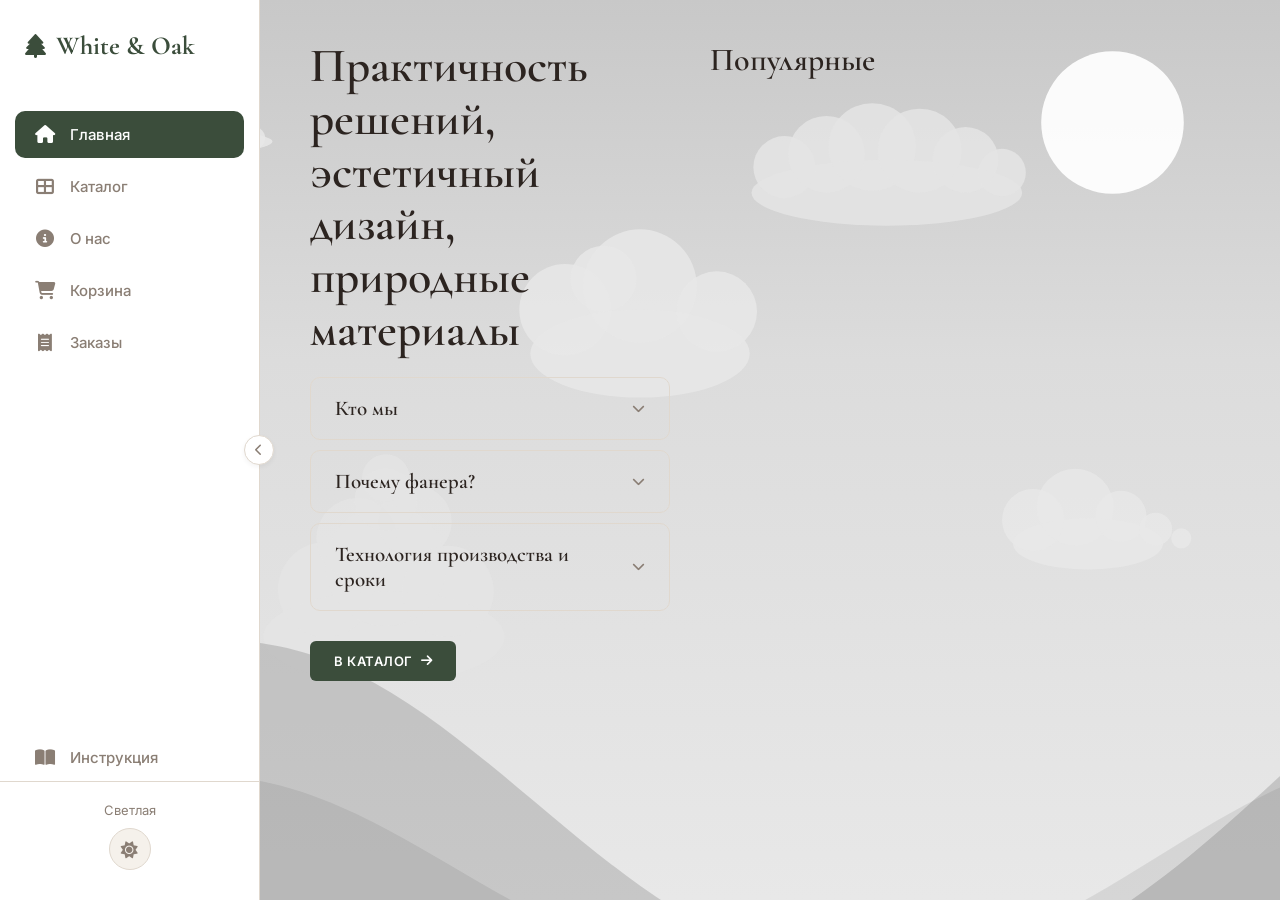
==== index.html @ 924b7d51 "Orders: remove status display; add QR thumbnail + share button - Remove knownStatus display from My " ====
<!DOCTYPE html>
<html lang="ru">
<head>
    <meta charset="UTF-8">
    <meta name="viewport" content="width=device-width, initial-scale=1.0">
    <title>White & Oak — Мебель ручной работы</title>
    <link rel="preconnect" href="https://fonts.googleapis.com">
    <link rel="preconnect" href="https://fonts.gstatic.com" crossorigin>
    <link href="https://fonts.googleapis.com/css2?family=Cormorant+Garamond:wght@400;600;700&family=Inter:wght@300;400;500;600&display=swap" rel="stylesheet">
    <link rel="stylesheet" href="https://cdnjs.cloudflare.com/ajax/libs/font-awesome/6.4.0/css/all.min.css">
    <link rel="manifest" href="manifest.json">
    <meta name="theme-color" content="#3B4D3B">
    <meta name="apple-mobile-web-app-capable" content="yes">
    <meta name="apple-mobile-web-app-status-bar-style" content="black-translucent">
    <meta name="apple-mobile-web-app-title" content="White &amp; Oak">
    <link rel="apple-touch-icon" href="icons/icon.svg">

    <!-- Применяем тему до рендера — без вспышки светлой темы при обновлении -->
    <script>if(localStorage.getItem('theme')==='dark')document.documentElement.setAttribute('data-theme','dark')</script>
    <style>
        /* === ТЕМЫ === */
        :root {
            --bg-primary: #F5F1EB; --bg-secondary: #FFFFFF; --bg-sidebar: #fff;
            --text-main: #2C2420; --text-muted: #8A7E74; --border-color: #e0d8ce;
            --shadow: 0 4px 15px rgba(0,0,0,0.05); --shadow-hover: 0 8px 25px rgba(0,0,0,0.08);
            --accent-green: #3B4D3B; --accent-green-hover: #2f3d2f; --accent-terra: #C4724D;
            --input-bg: #fff; --sidebar-width: 260px; --sidebar-collapsed: 70px; --theme-speed: 0.4s;
        }
        /* Тёмная тема — применяется сразу через html[data-theme], без ожидания JS */
        html[data-theme="dark"] {
            --bg-primary: #121212; --bg-secondary: #1e1e1e; --bg-sidebar: #181818;
            --text-main: #e0e0e0; --text-muted: #a0a0a0; --border-color: #333333;
            --shadow: 0 4px 15px rgba(0,0,0,0.2); --shadow-hover: 0 8px 25px rgba(0,0,0,0.4);
            --accent-green: #66bb6a; --accent-green-hover: #81c784; --accent-terra: #ff8a65; --input-bg: #2c2c2c;
        }
        /* Оставляем body.dark-theme как синоним для совместимости с JS */
        body.dark-theme {
            --bg-primary: #121212; --bg-secondary: #1e1e1e; --bg-sidebar: #181818;
            --text-main: #e0e0e0; --text-muted: #a0a0a0; --border-color: #333333;
            --shadow: 0 4px 15px rgba(0,0,0,0.2); --shadow-hover: 0 8px 25px rgba(0,0,0,0.4);
            --accent-green: #66bb6a; --accent-green-hover: #81c784; --accent-terra: #ff8a65; --input-bg: #2c2c2c;
        }

        * { margin: 0; padding: 0; box-sizing: border-box; }
        body { font-family: 'Inter', sans-serif; background-color: var(--bg-primary); color: var(--text-main); height: 100vh; overflow: hidden; display: flex; transition: background-color var(--theme-speed) ease, color var(--theme-speed) ease; }
        h1, h2, h3, h4 { font-family: 'Cormorant Garamond', serif; font-weight: 600; color: var(--text-main); transition: color var(--theme-speed) ease; }
        a { text-decoration: none; color: inherit; }

        /* === САЙДБАР === */
        .sidebar { width: var(--sidebar-width); height: 100vh; background-color: var(--bg-sidebar); border-right: 1px solid var(--border-color); display: flex; flex-direction: column; padding: 30px 0; transition: width 0.3s cubic-bezier(0.4, 0, 0.2, 1), background-color var(--theme-speed) ease, border-color var(--theme-speed) ease; flex-shrink: 0; position: relative; overflow: visible; z-index: 100; }
        .sidebar-inner { overflow: hidden; flex: 1; display: flex; flex-direction: column; min-height: 0; }
        .sidebar.collapsed { width: var(--sidebar-collapsed); }
        .sidebar.collapsed .logo-text, .sidebar.collapsed .nav-text { opacity: 0; width: 0; margin: 0; }
        .sidebar.collapsed .theme-toggle span { opacity: 0; width: 0; overflow: hidden; }
        .theme-toggle { cursor: pointer; }
        .theme-toggle:hover .theme-icon-btn { color: var(--text-main); }
        .logo { display: flex; align-items: center; padding: 0 25px; margin-bottom: 50px; white-space: nowrap; overflow: hidden; }
        .logo i { font-size: 24px; color: var(--accent-green); margin-right: 10px; transition: margin 0.3s, color var(--theme-speed) ease; }
        .sidebar.collapsed .logo { justify-content: center; padding: 0; }
        .sidebar.collapsed .logo i { margin-right: 0; }
        .logo-text { font-family: 'Cormorant Garamond', serif; font-size: 26px; font-weight: 700; color: var(--accent-green); transition: opacity 0.2s, width 0.2s, color var(--theme-speed) ease; }
        .nav-menu { flex: 1; display: flex; flex-direction: column; gap: 5px; padding: 0 15px; }
        .sidebar.collapsed .nav-menu { padding: 0 8px; }
        .nav-link { display: flex; align-items: center; gap: 15px; padding: 14px 20px; border-radius: 10px; font-size: 15px; font-weight: 500; color: var(--text-muted); cursor: pointer; transition: all 0.2s ease; position: relative; white-space: nowrap; overflow: hidden; background-color: transparent; }
        .sidebar.collapsed .nav-link { justify-content: center; padding: 14px 0; gap: 0; }
        .nav-link i { width: 20px; text-align: center; font-size: 18px; flex-shrink: 0; }
        .nav-text { transition: opacity 0.2s, width 0.2s; }
        .nav-link:hover { background-color: var(--bg-primary); color: var(--text-main); }
        .nav-link.active { background-color: var(--accent-green); color: #fff; }
        /* === ИКОНКИ СВЯЗИ === */
        #contactLinks { display: contents; }
        .contact-divider { height: 1px; background: var(--border-color); margin: 6px 15px; transition: background-color var(--theme-speed) ease; }
        .sidebar.collapsed .contact-divider { margin: 6px 8px; }
        .contact-link { display: flex; align-items: center; gap: 15px; padding: 11px 20px; border-radius: 10px; font-size: 14px; font-weight: 500; color: var(--text-muted); cursor: pointer; transition: all 0.2s ease; position: relative; white-space: nowrap; overflow: hidden; background-color: transparent; text-decoration: none; }
        .sidebar.collapsed .contact-link { justify-content: center; padding: 11px 0; gap: 0; }
        .contact-link i, .contact-link .ci-max { width: 20px; text-align: center; font-size: 18px; flex-shrink: 0; }
        .contact-link:hover { background-color: var(--bg-primary); color: var(--text-main); }
        .ci-max { display: inline-flex; align-items: center; justify-content: center; font-weight: 700; font-size: 13px; font-family: sans-serif; line-height: 1; }
        .cart-badge { position: absolute; right: 15px; top: 50%; transform: translateY(-50%); background: var(--accent-terra); color: #fff; font-size: 10px; font-weight: 700; padding: 2px 7px; border-radius: 10px; }
        .theme-toggle-wrapper { padding: 0 25px; margin-top: auto; border-top: 1px solid var(--border-color); padding-top: 20px; transition: padding 0.3s, border-color var(--theme-speed) ease; }
        .sidebar.collapsed .theme-toggle-wrapper { padding: 20px 10px 0; }
        .theme-toggle { display: flex; flex-direction: column; align-items: center; gap: 10px; }
        .theme-toggle span { font-size: 13px; color: var(--text-muted); transition: opacity 0.2s, width 0.2s, color var(--theme-speed) ease; white-space: nowrap; }
        .toggle-switch { width: 50px; height: 26px; background: var(--border-color); border-radius: 13px; position: relative; cursor: pointer; flex-shrink: 0; transition: background-color var(--theme-speed) ease; }
        .toggle-switch.active { background: var(--accent-green); }
        .toggle-switch::after { content: ''; position: absolute; top: 3px; left: 3px; width: 20px; height: 20px; background: #fff; border-radius: 50%; transition: transform 0.3s cubic-bezier(0.4, 0, 0.2, 1); box-shadow: 0 2px 4px rgba(0,0,0,0.2); }
        .toggle-switch.active::after { transform: translateX(24px); }
        .toggle-sidebar-btn { position: absolute; top: 50%; right: -15px; transform: translateY(-50%); width: 30px; height: 30px; background-color: var(--bg-secondary); border: 1px solid var(--border-color); border-radius: 50%; display: flex; align-items: center; justify-content: center; cursor: pointer; z-index: 110; box-shadow: 0 2px 5px rgba(0,0,0,0.05); transition: background-color var(--theme-speed) ease, border-color var(--theme-speed) ease, color 0.2s; color: var(--text-muted); font-size: 12px; }
        .toggle-sidebar-btn:hover { color: var(--text-main); }
        .toggle-sidebar-btn i { transition: transform 0.3s cubic-bezier(0.4, 0, 0.2, 1); }
        .sidebar.collapsed .toggle-sidebar-btn i { transform: rotate(180deg); }
        /* === ПЕРЕКЛЮЧАТЕЛЬ ТЕМЫ — ИКОНКА === */
        .theme-icon-btn {
            width: 42px; height: 42px; border-radius: 50%;
            background: var(--bg-primary); border: 1px solid var(--border-color);
            display: flex; align-items: center; justify-content: center;
            cursor: pointer; flex-shrink: 0; font-size: 17px; color: var(--text-muted);
            transition: color 0.3s ease, background-color var(--theme-speed) ease, border-color var(--theme-speed) ease;
        }
        .theme-icon-btn:hover { color: var(--text-main); }
        .theme-icon-el { display: inline-block; }
        .theme-icon-btn.icon-spin .theme-icon-el { animation: themeIconPop 0.45s ease; }
        @keyframes themeIconPop {
            0%   { transform: scale(1);   opacity: 1; }
            40%  { transform: scale(0);   opacity: 0; }
            60%  { transform: scale(0);   opacity: 0; }
            100% { transform: scale(1);   opacity: 1; }
        }

        /* === ОСНОВНОЙ КОНТЕНТ === */
        .main-content { flex: 1; height: 100vh; position: relative; overflow: hidden; z-index: 2; }
        .page { position: absolute; top: 0; left: 0; width: 100%; height: 100%; padding: 40px 50px; overflow-y: auto; overscroll-behavior-y: none; opacity: 0; visibility: hidden; transform: translateY(10px); transition: opacity 0.3s ease, transform 0.3s ease, visibility 0.3s; }
        .page.active { opacity: 1; visibility: visible; transform: translateY(0); }
        .page::-webkit-scrollbar { width: 6px; }
        .page::-webkit-scrollbar-track { background: transparent; }
        .page::-webkit-scrollbar-thumb { background: var(--border-color); border-radius: 3px; transition: background-color var(--theme-speed) ease; }
        
        .btn { display: inline-flex; align-items: center; justify-content: center; gap: 8px; padding: 12px 24px; font-family: 'Inter', sans-serif; font-size: 13px; font-weight: 600; text-transform: uppercase; letter-spacing: 0.5px; border: none; cursor: pointer; border-radius: 6px; transition: all 0.2s ease; }
        .btn-primary { background-color: var(--accent-green); color: #fff; transition: all 0.2s ease, background-color var(--theme-speed) ease; }
        .btn-primary:hover { background-color: var(--accent-green-hover); transform: translateY(-2px); box-shadow: 0 4px 12px rgba(59, 77, 59, 0.2); }
        .btn-cart { background-color: var(--accent-green); color: #fff; height: 46px; padding: 0 18px; font-size: 13px; transition: all 0.2s ease, background-color var(--theme-speed) ease; }
        .btn-cart:hover { background-color: var(--accent-green-hover); }
        .product-btn-cart { width: 100%; height: 46px; padding: 0 20px; font-size: 14px; }
        .product-btn-3d { width: 100%; height: 46px; padding: 0 20px; font-size: 13px; background-color: var(--accent-terra); }
        .cart-summary .btn-primary { width: 100%; }
        .section-title { font-size: 32px; margin-bottom: 30px; }
        .price-block { display: flex; flex-direction: column; align-items: flex-end; align-self: flex-end; flex-shrink: 0; }
        .price-current { font-size: 20px; font-weight: 600; color: var(--accent-green); line-height: 1.2; transition: color var(--theme-speed) ease; }
        .price-old { font-size: 13px; text-decoration: line-through; color: var(--text-muted); font-weight: 400; line-height: 1.4; transition: color var(--theme-speed) ease; }

        .pop-card, .cat-card { background-color: var(--bg-secondary); border-radius: 10px; overflow: hidden; box-shadow: var(--shadow); cursor: pointer; display: flex; flex-direction: column; transition: transform 0.3s, box-shadow 0.3s, background-color var(--theme-speed) ease; }
        .pop-card:hover, .cat-card:hover { transform: translateY(-4px); box-shadow: var(--shadow-hover); }
        .pop-card img, .cat-card img { width: 100%; height: 180px; object-fit: cover; }
        .pop-card-body, .cat-card-body { padding: 15px 20px; flex: 1; display: flex; flex-direction: column; background-color: var(--bg-secondary); transition: background-color var(--theme-speed) ease; }
        .pop-card h3, .cat-card h3 { font-size: 18px; margin-bottom: 10px; }
        .cat-card .desc { font-size: 13px; color: var(--text-muted); margin-bottom: 12px; flex: 1; transition: color var(--theme-speed) ease; }
        .cat-card-mid { display: flex; align-items: flex-start; gap: 8px; margin-bottom: 8px; }
        .cat-card-meta { display: flex; flex-direction: column; gap: 3px; }
        .cat-price-stack { display: flex; flex-direction: column; align-items: flex-end; margin-left: auto; flex-shrink: 0; }
        .cat-price-old { font-size: 13px; color: var(--text-muted); text-decoration: line-through; line-height: 1.4; transition: color var(--theme-speed) ease; }
        .cat-price-cur { font-size: 20px; font-weight: 600; color: var(--accent-green); line-height: 1.2; transition: color var(--theme-speed) ease; }
        .cat-card-footer { display: flex; align-items: center; gap: 8px; margin-top: auto; }
        .cat-card-actions { display: flex; align-items: center; gap: 4px; margin-left: auto; }
        /* Контрол корзины в карточке каталога */
        .cat-cart-ctrl { display: flex; align-items: center; gap: 4px; }
        .cat-qty-wrap { display: inline-flex; align-items: center; }
        .cat-qty-btn { width: 34px; height: 46px; border: 1px solid var(--border-color); background: transparent; color: var(--text-main); cursor: pointer; font-size: 17px; display: flex; align-items: center; justify-content: center; transition: background 0.15s, color 0.15s, border-color 0.15s; line-height: 1; }
        .cat-qty-btn:first-child { border-radius: 6px 0 0 6px; }
        .cat-qty-btn:last-child  { border-radius: 0 6px 6px 0; }
        .cat-qty-btn:hover { background: var(--accent-green); color: #fff; border-color: var(--accent-green); }
        .cat-qty-val { min-width: 30px; height: 46px; border-top: 1px solid var(--border-color); border-bottom: 1px solid var(--border-color); display: flex; align-items: center; justify-content: center; font-size: 13px; font-weight: 600; }
        .cat-goto-btn { height: 46px; padding: 0 14px; font-size: 12px; }
        .hero-home { display: flex; gap: 40px; align-items: flex-start; min-height: 70%; flex-wrap: wrap; padding-bottom: 40px; }
        .hero-text { flex: 1 1 300px; }
        .hero-text h1 { font-size: 48px; line-height: 1.1; margin-bottom: 20px; }
        .hero-text p { font-size: 15px; color: var(--text-muted); margin-bottom: 30px; line-height: 1.7; max-width: 450px; transition: color var(--theme-speed) ease; }
        .popular-section { flex: 2 1 400px; }
        .popular-grid { display: grid; grid-template-columns: repeat(auto-fill, minmax(220px, 1fr)); gap: 20px; }
        /* === АККОРДЕОН (главная) === */
        .home-accordion { margin-top: 20px; margin-bottom: 0; }
        .acc-item { border: 1px solid var(--border-color); border-radius: 10px; margin-bottom: 10px; overflow: hidden; transition: border-color var(--theme-speed) ease; }
        .acc-header { display: flex; justify-content: space-between; align-items: center; padding: 18px 24px; cursor: pointer; font-family: 'Cormorant Garamond', serif; font-size: 21px; font-weight: 600; color: var(--text-main); user-select: none; transition: background-color 0.2s ease, color var(--theme-speed) ease; gap: 12px; }
        .acc-header:hover { background: var(--bg-secondary); }
        .acc-item.open .acc-header { background: var(--bg-secondary); }
        .acc-chevron { font-size: 13px; color: var(--text-muted); flex-shrink: 0; transition: transform 0.35s ease, color var(--theme-speed) ease; }
        .acc-item.open .acc-chevron { transform: rotate(180deg); color: var(--accent-green); }
        .acc-body { max-height: 0; overflow: hidden; transition: max-height 0.45s ease; }
        .acc-body-inner { padding: 4px 24px 24px; color: var(--text-muted); font-size: 15px; line-height: 1.85; transition: color var(--theme-speed) ease; }
        .acc-body-inner p { margin-bottom: 14px; }
        .acc-body-inner p:last-child { margin-bottom: 0; }
        .acc-body-inner strong { color: var(--text-main); font-weight: 600; transition: color var(--theme-speed) ease; }
        .acc-body-inner ul { padding-left: 20px; margin-bottom: 14px; }
        .acc-body-inner li { margin-bottom: 8px; }
        .acc-item.open .acc-body { max-height: 1200px; }
        .category-filters { display: flex; gap: 10px; margin-bottom: 30px; padding-bottom: 20px; border-bottom: 1px solid var(--border-color); transition: border-color var(--theme-speed) ease; flex-wrap: wrap; }
        .cat-btn { padding: 8px 20px; border: 1px solid var(--border-color); background: var(--bg-secondary); font-family: 'Inter'; font-size: 13px; font-weight: 500; color: var(--text-muted); cursor: pointer; border-radius: 20px; transition: all 0.2s, background-color var(--theme-speed) ease, border-color var(--theme-speed) ease, color var(--theme-speed) ease; }
        .cat-btn.active { background-color: var(--text-main); color: var(--bg-primary); border-color: var(--text-main); }
        .catalog-grid { display: grid; grid-template-columns: repeat(auto-fill, minmax(min(300px, 100%), 1fr)); gap: 25px; padding-bottom: 40px; }
        .about-layout { display: flex; flex-direction: column; gap: 30px; max-width: 720px; margin: 0 auto; padding-bottom: 40px; }
        .about-img { width: 100%; height: 400px; object-fit: cover; border-radius: 12px; box-shadow: var(--shadow); transition: box-shadow var(--theme-speed) ease; }
        .about-text p { color: var(--text-muted); line-height: 1.8; margin-bottom: 20px; font-size: 15px; transition: color var(--theme-speed) ease; }

        /* Корзина */
        .cart-layout { max-width: 900px; margin: 0 auto; }
        .cart-item { display: flex; flex-wrap: wrap; gap: 20px; align-items: center; background: var(--bg-secondary); padding: 20px; border-radius: 12px; margin-bottom: 15px; box-shadow: var(--shadow); transition: background-color var(--theme-speed) ease; }
        .cart-item img { width: 90px; height: 90px; object-fit: cover; border-radius: 8px; cursor: pointer; flex-shrink: 0;}
        .cart-item-info { flex: 1 1 200px; min-width: 150px; }
        .cart-item-info h3 { font-size: 18px; margin-bottom: 5px; }
        .cart-item-color { font-size: 13px; color: var(--accent-green); font-weight: 500; display: block; margin-bottom: 5px; }
        .cart-item-info .item-price { color: var(--text-muted); font-size: 14px; transition: color var(--theme-speed) ease; }
        .qty-control { display: flex; align-items: center; gap: 15px; }
        .qty-btn { width: 32px; height: 32px; border-radius: 50%; border: 1px solid var(--border-color); background: transparent; color: var(--text-main); font-size: 16px; cursor: pointer; display: flex; align-items: center; justify-content: center; transition: 0.2s, border-color var(--theme-speed) ease, color var(--theme-speed) ease; }
        .qty-btn:hover { background: var(--bg-primary); }
        .qty-value { font-size: 18px; font-weight: 600; min-width: 20px; text-align: center; }
        .cart-item-total { flex: 1 1 150px; display: flex; flex-direction: column; align-items: flex-end; flex-shrink: 0; }
        .cart-item-total .new-total { font-size: 20px; font-weight: 600; color: var(--accent-green); line-height: 1.2; transition: color var(--theme-speed) ease; }
        .cart-item-total .old-total { font-size: 13px; color: var(--text-muted); text-decoration: line-through; line-height: 1.4; transition: color var(--theme-speed) ease; }
        .remove-btn { background: none; border: none; color: var(--text-muted); cursor: pointer; font-size: 18px; transition: color 0.2s; }
        .remove-btn:hover { color: #ff4d4f; }
        .cart-summary { position: sticky; bottom: 0; margin-top: 20px; padding: 14px 0 max(28px, env(safe-area-inset-bottom)); background: transparent; display: flex; flex-direction: column; gap: 8px; z-index: 10; }
        .total-amount { font-family: 'Cormorant Garamond', serif; font-size: 32px; font-weight: 700; }
        .empty-cart { text-align: center; padding: 80px 0; color: var(--text-muted); font-size: 18px; transition: color var(--theme-speed) ease; }

        /* Детали товара */
        .product-layout { display: grid; grid-template-columns: 1fr 1fr; gap: 50px; height: auto; min-height: 80%; align-items: start; padding-top: 20px;}
        .product-gallery { display: flex; flex-direction: column; gap: 15px; }
        .product-img { width: 100%; height: 60vh; object-fit: cover; border-radius: 12px; box-shadow: var(--shadow); cursor: zoom-in; transition: box-shadow var(--theme-speed) ease; }
        .product-thumbnails { display: flex; gap: 10px; overflow-x: auto; padding-bottom: 5px; }
        .thumb { width: 80px; height: 80px; object-fit: cover; border-radius: 8px; cursor: pointer; border: 2px solid transparent; opacity: 0.7; transition: all 0.2s; }
        .thumb:hover { opacity: 1; }
        .thumb.active { border-color: var(--accent-green); opacity: 1; }
        .product-info h1 { font-size: 38px; margin-bottom: 20px; }
        .product-price-wrapper { display: flex; flex-direction: column; align-items: flex-end; margin-bottom: 25px; padding-right: 16px; }
        .product-price-wrapper .price-tag { font-size: 20px; color: var(--accent-green); font-weight: 600; font-family: 'Inter', sans-serif; transition: color var(--theme-speed) ease;}
        .product-price-wrapper .old-price { text-decoration: line-through; color: var(--text-muted); font-size: 13px; font-family: 'Inter', sans-serif; transition: color var(--theme-speed) ease;}
        .product-desc { color: var(--text-muted); line-height: 1.8; margin-bottom: 35px; font-size: 15px; border-left: 3px solid var(--border-color); padding-left: 20px; transition: color var(--theme-speed) ease, border-color var(--theme-speed) ease;}
        
        .color-selector { margin-bottom: 35px; }
        .color-selector label { display: block; font-size: 11px; text-transform: uppercase; letter-spacing: 1px; color: var(--text-muted); margin-bottom: 12px; transition: color var(--theme-speed) ease;}
        .color-variants { display: flex; flex-wrap: wrap; gap: 14px; }
        .cv-item { display: flex; flex-direction: column; align-items: center; gap: 5px; cursor: pointer; }
        .cv-item img { width: 54px; height: 54px; border-radius: 50%; object-fit: cover; border: 2px solid transparent; transition: border-color 0.2s, transform 0.15s; }
        .cv-item img:hover { transform: scale(1.07); }
        .cv-item img.active-cv { border-color: var(--accent-terra); }
        .cv-name { font-size: 10px; color: var(--text-muted); text-align: center; max-width: 62px; line-height: 1.3; }

        .specs-grid { display: grid; grid-template-columns: 1fr 1fr; gap: 20px; margin-bottom: 40px; }
        .spec-item label { display: block; font-size: 11px; text-transform: uppercase; letter-spacing: 1px; color: var(--text-muted); margin-bottom: 5px; transition: color var(--theme-speed) ease;}
        .spec-item span { font-size: 15px; font-weight: 500; }

        /* Обёртка главного фото с кнопкой 3D */
        .product-img-wrap { position: relative; }
        .gallery-3d-btn {
            position: absolute; bottom: 12px; right: 12px;
            width: 46px; height: 46px; border-radius: 50%;
            background: rgba(196,114,77,0.88); color: #fff; border: none;
            display: flex; align-items: center; justify-content: center;
            font-size: 18px; cursor: pointer; z-index: 5;
            backdrop-filter: blur(4px);
            transition: background 0.2s, transform 0.15s;
        }
        .gallery-3d-btn:hover { background: var(--accent-terra); transform: scale(1.1); }

        /* Кнопка «В корзину» — sticky на всех экранах */
        .product-cta {
            position: sticky; bottom: 0;
            background: transparent;
            padding: 14px 0 max(28px, env(safe-area-inset-bottom));
            z-index: 10;
        }
        @media (max-width: 900px) {
            .product-cta {
                padding: 14px 0 max(48px, env(safe-area-inset-bottom));
            }
        }

        /* Форма заказа */
        #page-order { padding-bottom: 0; }
        .order-wrapper { max-width: 600px; margin: 0 auto; background: var(--bg-secondary); padding: 50px; border-radius: 12px; box-shadow: var(--shadow); transition: background-color var(--theme-speed) ease; }
        /* Список миниатюр товаров в форме заказа */
        .order-items-preview { display: flex; flex-direction: column; gap: 8px; margin-bottom: 24px; }
        .order-item-card { display: flex; align-items: center; gap: 12px; background: var(--bg-primary); border-radius: 8px; padding: 10px 12px; transition: background-color var(--theme-speed) ease; }
        .order-item-card img { width: 56px; height: 56px; object-fit: cover; border-radius: 6px; flex-shrink: 0; }
        .oic-info { flex: 1; min-width: 0; }
        .oic-name { font-size: 14px; font-weight: 500; white-space: nowrap; overflow: hidden; text-overflow: ellipsis; }
        .oic-color { font-size: 11px; color: var(--text-muted); margin-top: 2px; transition: color var(--theme-speed) ease; }
        .oic-price-col { display: flex; flex-direction: column; align-items: flex-end; flex-shrink: 0; }
        .oic-qty { font-size: 13px; color: var(--text-muted); margin-left: 6px; flex-shrink: 0; transition: color var(--theme-speed) ease; }
        .order-summary-text { font-size: 14px; color: var(--text-muted); margin-bottom: 8px; text-align: right; transition: color var(--theme-speed) ease; }
        .form-group { margin-bottom: 20px; }
        .form-group label { display: block; font-size: 12px; text-transform: uppercase; letter-spacing: 1px; color: var(--text-muted); margin-bottom: 8px; transition: color var(--theme-speed) ease; }
        .form-group input, .form-group select { width: 100%; padding: 14px; border: 1px solid var(--border-color); border-radius: 6px; font-family: 'Inter'; font-size: 15px; outline: none; background: var(--input-bg); color: var(--text-main); transition: border-color 0.2s, background-color var(--theme-speed) ease, color var(--theme-speed) ease;}
        .form-group input:focus, .form-group select:focus { border-color: var(--accent-green); }
        .form-group.has-error input, .form-group.has-error textarea { border-color: #e53935 !important; }
        .form-error { font-size: 12px; color: #e53935; margin-top: 5px; min-height: 16px; transition: opacity 0.2s; }
        .delivery-options { display: flex; gap: 20px; margin-top: 5px; }
        .radio-label { display: flex; align-items: center; gap: 8px; font-size: 14px; color: var(--text-main); cursor: pointer; font-weight: 400; text-transform: none; letter-spacing: 0; transition: color var(--theme-speed) ease;}
        .radio-label input { width: auto; margin: 0; }
        .success-box { display: none; text-align: center; padding: 40px 0; }
        .success-box i { font-size: 60px; color: var(--accent-green); margin-bottom: 20px; transition: color var(--theme-speed) ease; }
        .qr-box { display: none; text-align: center; padding: 40px 0; }
        .qr-box h2 { margin-bottom: 8px; }
        .qr-box p { color: var(--text-muted); margin-bottom: 24px; }
        #qrCodeCanvas { display: inline-block; padding: 16px; background: #fff; border-radius: 12px; box-shadow: var(--shadow); margin-bottom: 24px; }
        .btn-outline-primary { background: transparent; border: 2px solid var(--accent-green); color: var(--accent-green); transition: all 0.2s ease; }
        .btn-outline-primary:hover { background: var(--accent-green); color: #fff; transform: translateY(-2px); }

        /* === МОДАЛЬНОЕ ОКНО ДЛЯ КАРТИНОК === */
        .image-modal { position: fixed; top: 0; left: 0; width: 100vw; height: 100vh; background-color: rgba(0, 0, 0, 0.92); z-index: 9999; display: none; align-items: center; justify-content: center; flex-direction: column; }
        .image-modal.active { display: flex; }
        .image-modal img { max-width: 90vw; max-height: 85vh; object-fit: contain; border-radius: 8px; box-shadow: 0 10px 30px rgba(0,0,0,0.5); }
        .modal-nav { position: absolute; top: 50%; transform: translateY(-50%); background: rgba(255, 255, 255, 0.1); border: none; color: white; font-size: 40px; width: 60px; height: 60px; border-radius: 50%; cursor: pointer; display: flex; align-items: center; justify-content: center; transition: background 0.2s; }
        .modal-nav:hover { background: rgba(255, 255, 255, 0.3); }
        .modal-prev { left: 20px; }
        .modal-next { right: 20px; }
        .modal-close { position: absolute; top: 20px; right: 30px; background: none; border: none; color: white; font-size: 40px; cursor: pointer; }

        /* === САЙДБАР: ОВЕРЛЕЙ ДЛЯ ЗАКРЫТИЯ ПО ТАПУ === */
        .sidebar-overlay {
            display: none;
            position: fixed;
            inset: 0;
            background: rgba(0,0,0,0.35);
            z-index: 99;
        }
        .sidebar-overlay.active { display: block; }

        /* === PTR — PULL-TO-REFRESH ИНДИКАТОР === */
        #ptrIndicator {
            position: fixed;
            top: -64px;
            left: 50%;
            transform: translateX(-50%);
            width: 44px;
            height: 44px;
            background: var(--bg-secondary);
            border: 1px solid var(--border-color);
            border-radius: 50%;
            display: flex;
            align-items: center;
            justify-content: center;
            z-index: 9999;
            box-shadow: 0 2px 8px rgba(0,0,0,0.12);
            transition: top 0.15s ease, box-shadow 0.15s ease;
            pointer-events: none;
        }
        #ptrIndicator i {
            font-size: 18px;
            color: var(--accent-green);
            transition: transform 0.3s ease;
        }
        #ptrIndicator.pulling { top: 12px; }
        #ptrIndicator.ready i { transform: rotate(180deg); }
        #ptrIndicator.spinning i {
            animation: ptrSpin 0.6s linear infinite;
        }
        @keyframes ptrSpin {
            from { transform: rotate(0deg); }
            to   { transform: rotate(360deg); }
        }

        /* === МОБИЛЬНАЯ АДАПТАЦИЯ === */

        /* Плавные отступы для order-wrapper и cart-item через clamp */
        .order-wrapper { padding: clamp(20px, 5vw, 50px); }
        .order-cta-inner { padding-left: clamp(18px, 5vw, 50px); padding-right: clamp(18px, 5vw, 50px); }
        .cart-item { padding: clamp(14px, 3vw, 20px); }

        /* Уменьшение сайдбара пропорционально ширине экрана */
        @media (max-width: 640px) {
            :root { --sidebar-width: 200px; --sidebar-collapsed: 56px; }
        }
        @media (max-width: 400px) {
            :root { --sidebar-width: 175px; --sidebar-collapsed: 50px; }
        }

        @media (max-width: 900px) {
            /* Детали товара: двухколоночный → одноколоночный */
            .product-layout {
                grid-template-columns: 1fr;
                gap: clamp(16px, 3vw, 40px);
                padding-top: 10px;
            }
            /* Изображение товара: треть высоты экрана */
            .product-img {
                height: clamp(200px, 33vh, 50vh);
                object-fit: contain;
                background: var(--bg-secondary);
                border-radius: 12px;
            }
            .product-info h1 { font-size: clamp(20px, 4.5vw, 34px); margin-bottom: 14px; }
            .product-price-wrapper .price-tag { font-size: 20px; }
            .product-desc { margin-bottom: clamp(16px, 3vw, 35px); }
            .color-selector { margin-bottom: clamp(16px, 3vw, 35px); }
            .specs-grid { gap: clamp(10px, 2.5vw, 20px); margin-bottom: clamp(20px, 4vw, 40px); }
        }

        @media (max-width: 600px) {
            /* Детали товара: характеристики в одну колонку */
            .specs-grid { grid-template-columns: 1fr; }

            /* Форма заказа: мобильный safe-area */
            .order-cta { padding-bottom: max(28px, env(safe-area-inset-bottom)); }
            .delivery-options { flex-direction: column; gap: 10px; }

            /* Корзина: миниатюра без обрезки */
            .cart-item {
                flex-wrap: wrap;
                align-items: flex-start;
            }
            .cart-item img {
                width: clamp(64px, 16vw, 90px);
                height: clamp(64px, 16vw, 90px);
                object-fit: contain;
                background: var(--bg-body);
                flex-shrink: 0;
            }
            .cart-item-total {
                flex-basis: 100%;
                justify-content: flex-start;
            }
            .cart-summary {
                flex-direction: column;
                gap: clamp(10px, 2vw, 20px);
                text-align: center;
            }
            .total-amount { font-size: clamp(22px, 5vw, 32px); }
        }

        /* Sticky «Подтвердить заказ» (форма) */
        .order-cta {
            position: sticky; bottom: 0;
            background: transparent;
            padding: 14px 0 max(28px, env(safe-area-inset-bottom));
            z-index: 10;
        }
        .order-cta-inner { max-width: 600px; margin: 0 auto; }
        .order-cta button { margin-top: 0 !important; }
        .order-cta #offlineMsg { margin-bottom: 10px; }

        /* === ИСТОРИЯ ЗАКАЗОВ === */
        .order-history-card { background: var(--bg-secondary); border-radius: 12px; margin-bottom: 16px; box-shadow: var(--shadow); overflow: hidden; transition: background-color var(--theme-speed) ease; }
        .order-history-header { padding: 16px 20px; cursor: pointer; display: flex; align-items: flex-start; gap: 12px; user-select: none; }
        .order-history-meta { flex: 1; min-width: 0; }
        .order-history-id { font-size: 15px; font-weight: 600; }
        .order-history-date { font-size: 12px; color: var(--text-muted); margin-top: 3px; transition: color var(--theme-speed) ease; }
        .order-history-preview { font-size: 13px; color: var(--text-muted); margin-top: 6px; white-space: nowrap; overflow: hidden; text-overflow: ellipsis; transition: color var(--theme-speed) ease; }
        .order-history-right { display: flex; flex-direction: column; align-items: flex-end; gap: 6px; flex-shrink: 0; }
        .order-history-total { font-size: 17px; font-weight: 600; color: var(--accent-green); transition: color var(--theme-speed) ease; }
        .oh-status { font-size: 11px; color: var(--text-muted); transition: color var(--theme-speed) ease; }
        .order-history-chevron { color: var(--text-muted); font-size: 13px; transition: transform 0.2s, color var(--theme-speed) ease; }
        .order-history-card.oh-expanded .order-history-chevron { transform: rotate(180deg); }
        .order-history-body { display: none; padding: 0 16px 16px; border-top: 1px solid var(--border-color); transition: border-color var(--theme-speed) ease; }
        .order-history-card.oh-expanded .order-history-body { display: block; }
        .oh-grid { display: grid; grid-template-columns: repeat(auto-fill, minmax(min(200px,100%), 1fr)); gap: 14px; padding-top: 14px; }
        .oh-card { background: var(--bg-primary); border-radius: 10px; overflow: hidden; transition: background-color var(--theme-speed) ease; }
        .oh-card img { width: 100%; height: 130px; object-fit: cover; }
        .oh-card-body { padding: 10px 14px 12px; }
        .oh-card-name { font-size: 14px; font-weight: 600; margin-bottom: 3px; }
        .oh-card-color { font-size: 11px; color: var(--text-muted); margin-bottom: 6px; transition: color var(--theme-speed) ease; }
        .oh-card-footer { display: flex; align-items: center; gap: 8px; }
        .oh-qty { font-size: 12px; color: var(--text-muted); flex: 1; transition: color var(--theme-speed) ease; }
        .oh-price-col { display: flex; flex-direction: column; align-items: flex-end; }

        /* === SKELETON === */
        @keyframes shimmer {
            0%   { background-position: 200% 0; }
            100% { background-position: -200% 0; }
        }
        .skeleton-card { background: var(--bg-secondary); border-radius: 10px; overflow: hidden; box-shadow: var(--shadow); }
        .skeleton-img, .skeleton-line {
            background: linear-gradient(90deg, var(--border-color) 25%, var(--bg-primary) 50%, var(--border-color) 75%);
            background-size: 200% 100%;
            animation: shimmer 1.5s ease-in-out infinite;
        }
        .skeleton-img  { width: 100%; height: 180px; display: block; }
        .skeleton-body { padding: 15px 20px; display: flex; flex-direction: column; gap: 10px; }
        .skeleton-line { height: 13px; border-radius: 4px; }
        .skeleton-line.w60 { width: 60%; }
        .skeleton-line.w40 { width: 40%; }

        /* === КАТАЛОГ: иконки-фильтры (мобильные) === */
        .catalog-filter-bar {
            display: none;
            gap: 6px; margin-bottom: 10px;
            background: var(--bg-secondary); border: 1px solid var(--border-color);
            border-radius: 12px; padding: 6px;
            transition: background-color var(--theme-speed) ease, border-color var(--theme-speed) ease;
        }
        @media (max-width: 900px) {
            .page { padding: 24px 18px; }
            .catalog-filter-bar {
                position: sticky; top: 0; z-index: 20;
                border-radius: 0;
                margin-left: -18px; margin-right: -18px; padding: 6px 18px;
                border-top: none; border-left: none; border-right: none;
                border-bottom: 1px solid var(--border-color);
                box-shadow: 0 2px 8px rgba(0,0,0,0.07);
            }
        }
        .fib {
            flex: 1; display: flex; flex-direction: column; align-items: center; gap: 3px;
            padding: 9px 6px; background: none; border: none; border-radius: 8px;
            cursor: pointer; color: var(--text-muted); font-size: 11px;
            font-family: 'Inter'; font-weight: 500;
            transition: background 0.2s, color 0.2s;
            position: relative;
        }
        .fib i { font-size: 17px; }
        .fib:hover  { background: var(--bg-primary); color: var(--text-main); }
        .fib.active { background: var(--bg-primary); color: var(--accent-green); }
        .fib .filter-dot {
            position: absolute; top: 7px; right: calc(50% - 13px);
            width: 6px; height: 6px; background: var(--accent-terra);
            border-radius: 50%; display: none;
        }
        .fib.has-value .filter-dot { display: block; }

        /* Обёртка поиска+сортировки: строка на десктопе */
        .catalog-search-sort { display: flex; gap: 12px; margin-bottom: 14px; }
        .catalog-search-sort #fp-search { flex: 0 0 280px; min-width: 200px; }

        @media (max-width: 900px) {
            .catalog-filter-bar { display: flex; }
            .catalog-search-sort { display: block; margin: 0; }

            #fp-search, #fp-sort, #fp-price, .category-filters {
                max-height: 0; overflow: hidden;
                margin-bottom: 0; padding-bottom: 0; border-bottom: none;
                transition: max-height 0.35s ease, margin-bottom 0.25s ease;
            }
            #fp-search.panel-open { max-height: 70px;  margin-bottom: 10px; }
            #fp-sort.panel-open   { max-height: 70px;  margin-bottom: 10px; }
            #fp-price.panel-open  { max-height: 80px;  margin-bottom: 10px; }
            .category-filters.panel-open {
                max-height: 200px; margin-bottom: 20px;
                padding-bottom: 20px; border-bottom: 1px solid var(--border-color);
            }
        }

        /* === КАТАЛОГ: поиск, сортировка, фильтр цены === */
        .catalog-controls { display: flex; gap: 12px; margin-bottom: 14px; flex-wrap: wrap; }
        .search-box {
            flex: 1; min-width: 200px;
            display: flex; align-items: center; gap: 10px;
            background: var(--bg-secondary); border: 1px solid var(--border-color);
            border-radius: 10px; padding: 0 14px;
            transition: border-color 0.2s, background-color var(--theme-speed) ease;
        }
        .search-box:focus-within { border-color: var(--accent-green); }
        .search-box i { color: var(--text-muted); font-size: 13px; }
        .search-box input {
            flex: 1; border: none; background: none; outline: none;
            font-family: 'Inter'; font-size: 14px; color: var(--text-main);
            padding: 12px 0;
        }
        .search-box input::placeholder { color: var(--text-muted); }
        .sort-select {
            padding: 12px 14px; border: 1px solid var(--border-color); border-radius: 10px;
            font-family: 'Inter'; font-size: 14px; background: var(--bg-secondary); color: var(--text-main);
            cursor: pointer; outline: none;
            transition: border-color 0.2s, background-color var(--theme-speed) ease, color var(--theme-speed) ease;
        }
        .sort-select:focus { border-color: var(--accent-green); }
        .price-filter {
            display: flex; align-items: center; gap: 8px; margin-bottom: 20px;
            font-size: 13px; color: var(--text-muted); flex-wrap: wrap;
        }
        .price-filter input {
            width: 90px; padding: 8px 10px;
            border: 1px solid var(--border-color); border-radius: 8px;
            font-family: 'Inter'; font-size: 13px;
            background: var(--bg-secondary); color: var(--text-main); outline: none;
            transition: border-color 0.2s, background-color var(--theme-speed) ease, color var(--theme-speed) ease;
        }
        .price-filter input:focus { border-color: var(--accent-green); }
        .price-filter input[type=number] { -moz-appearance: textfield; }
        .price-filter input[type=number]::-webkit-inner-spin-button,
        .price-filter input[type=number]::-webkit-outer-spin-button { -webkit-appearance: none; }
        .reset-price-btn {
            background: none; border: none; cursor: pointer;
            color: var(--text-muted); font-size: 18px; padding: 0 2px; line-height: 1;
            transition: color 0.2s;
        }
        .reset-price-btn:hover { color: #ff4d4f; }

        /* === ИНСТРУКЦИЯ === */
        .help-page { max-width: 680px; margin: 0 auto; padding-bottom: 40px; }
        .help-section { margin-bottom: 32px; }
        .help-section h3 { font-size: 20px; margin-bottom: 10px; display: flex; align-items: center; gap: 10px; }
        .help-section h3 i { color: var(--accent-green); font-size: 16px; transition: color var(--theme-speed) ease; }
        .help-section p, .help-section li { font-size: 14px; color: var(--text-muted); line-height: 1.75; transition: color var(--theme-speed) ease; }
        .help-section ul { padding-left: 20px; }
        .help-section ul li { margin-bottom: 5px; }

        @keyframes slideInUp {
            from { transform: translateY(30px); opacity: 0; }
            to   { transform: translateY(0);    opacity: 1; }
        }
        /* === QR В МОИ ЗАКАЗЫ === */
        .orders-qr-block { display: flex; align-items: center; gap: 16px; background: var(--bg-secondary); border: 1px solid var(--border-color); border-radius: 12px; padding: 16px 20px; margin-bottom: 24px; box-shadow: var(--shadow); transition: background-color var(--theme-speed) ease, border-color var(--theme-speed) ease; }
        .orders-qr-thumb { width: 72px; height: 72px; object-fit: contain; border-radius: 8px; background: #fff; padding: 4px; cursor: pointer; flex-shrink: 0; transition: opacity 0.2s; }
        .orders-qr-thumb:hover { opacity: 0.8; }
        .orders-qr-label { flex: 1; font-size: 14px; color: var(--text-muted); transition: color var(--theme-speed) ease; }
        .orders-qr-label strong { display: block; font-size: 15px; color: var(--text-main); margin-bottom: 3px; transition: color var(--theme-speed) ease; }
        /* Модалка полноэкранного QR */
        .qr-fullscreen-overlay { display: none; position: fixed; inset: 0; background: rgba(0,0,0,0.85); z-index: 9999; align-items: center; justify-content: center; flex-direction: column; gap: 20px; }
        .qr-fullscreen-overlay.active { display: flex; }
        .qr-fullscreen-overlay img { max-width: min(90vw, 400px); max-height: min(90vw, 400px); border-radius: 16px; background: #fff; padding: 20px; }
        .qr-fullscreen-close { background: none; border: none; color: #fff; font-size: 32px; cursor: pointer; opacity: 0.7; transition: opacity 0.2s; }
        .qr-fullscreen-close:hover { opacity: 1; }
        /* === ПАРАЛЛАКС-ФОН === */
        /* Цвета слоёв: чёрно-белые тона */
        :root {
            --p1: rgba(255,255,255,0.92); --p2: rgba(185,185,185,0.82);
            --p3: rgba(0,0,0,0.14);       --p4: rgba(0,0,0,0.27); --p5: rgba(0,0,0,0.44);
        }
        html[data-theme="dark"], body.dark-theme {
            --p1: rgba(220,220,228,0.84); --p2: rgba(155,160,175,0.70);
            --p3: rgba(210,210,210,0.28); --p4: rgba(155,155,155,0.72); --p5: rgba(75,75,75,0.92);
        }
        .parallax-bg { position: fixed; inset: 0; z-index: 1; pointer-events: none; }
        /* Небо: два слоя с плавным кроссфейдом при смене темы */
        .p-sky { position: absolute; inset: 0; transition: opacity var(--theme-speed) ease; }
        .p-sky-day   { background: linear-gradient(to bottom,
            #C8C8C8 0%, #DCDCDC 40%, #E8E8E8 100%); }
        .p-sky-night { background: linear-gradient(to bottom,
            #1a1a1a 0%, #222222 40%, #2a2a2a 100%); opacity: 0; }
        html[data-theme="dark"] .p-sky-day,   body.dark-theme .p-sky-day   { opacity: 0; }
        html[data-theme="dark"] .p-sky-night, body.dark-theme .p-sky-night { opacity: 1; }
        .p-layer { position: absolute; inset: 0; will-change: transform; }
        #pL1 { color: var(--p1); } #pL2 { color: var(--p2); }
        #pL3 { color: var(--p3); } #pL4 { color: var(--p4); } #pL5 { color: var(--p5); }
        .p-sun { display: block; } .p-moon { display: none; }
        .p-clouds { display: block; } .p-stars { display: none; }
        html[data-theme="dark"] .p-sun,    body.dark-theme .p-sun    { display: none; }
        html[data-theme="dark"] .p-moon,   body.dark-theme .p-moon   { display: block; }
        html[data-theme="dark"] .p-clouds,  body.dark-theme .p-clouds  { display: none; }
        html[data-theme="dark"] .p-clouds2, body.dark-theme .p-clouds2 { display: none; }
        html[data-theme="dark"] .p-stars,   body.dark-theme .p-stars   { display: block; }
    </style>
</head>
<body>

    <!-- Оверлей для закрытия сайдбара по тапу на мобильных -->
    <div class="sidebar-overlay" id="sidebarOverlay" onclick="closeSidebarOnOverlay()"></div>

    <!-- PTR — индикатор обновления при свайпе вниз -->
    <div id="ptrIndicator"><i class="fas fa-leaf"></i></div>

    <!-- МОДАЛЬНОЕ ОКНО -->
    <div class="image-modal" id="imageModal">
        <button class="modal-close" onclick="closeModal()"><i class="fas fa-times"></i></button>
        <button class="modal-nav modal-prev" onclick="navModal(-1)"><i class="fas fa-chevron-left"></i></button>
        <img id="modalImg" src="" alt="Просмотр">
        <button class="modal-nav modal-next" onclick="navModal(1)"><i class="fas fa-chevron-right"></i></button>
    </div>

    <aside class="sidebar" id="sidebar">
        <div class="toggle-sidebar-btn" onclick="toggleSidebarFull()"><i class="fas fa-chevron-left"></i></div>
        <div class="sidebar-inner">
            <div class="logo"><i class="fas fa-tree"></i><span class="logo-text">White & Oak</span></div>
            <nav class="nav-menu">
                <div class="nav-link active" onclick="navigateTo('home', this)"><i class="fas fa-home"></i><span class="nav-text">Главная</span></div>
                <div class="nav-link" onclick="navigateTo('catalog', this)"><i class="fas fa-th-large"></i><span class="nav-text">Каталог</span></div>
                <div class="nav-link" onclick="navigateTo('about', this)"><i class="fas fa-info-circle"></i><span class="nav-text">О нас</span></div>
                <div class="nav-link" onclick="navigateTo('cart', this)"><i class="fas fa-shopping-cart"></i><span class="nav-text">Корзина</span><div class="cart-badge" id="cartBadge" style="display:none;">0</div></div>
                <div class="nav-link" onclick="navigateTo('orders', this)"><i class="fas fa-receipt"></i><span class="nav-text">Заказы</span></div>
                <div id="contactLinks"></div>
                <div class="nav-link" onclick="navigateTo('help', this)" style="margin-top: auto;"><i class="fas fa-book-open"></i><span class="nav-text">Инструкция</span></div>
            </nav>
            <div class="theme-toggle-wrapper">
                <div class="theme-toggle" onclick="toggleTheme()">
                    <span id="sidebarThemeText">Светлая</span>
                    <div class="theme-icon-btn">
                        <i class="fas fa-sun theme-icon-el"></i>
                    </div>
                </div>
            </div>
        </div>
    </aside>
    <script>
        (function(){
            if (window.innerWidth < 900) {
                var s = document.getElementById('sidebar');
                s.style.transition = 'none';
                s.classList.add('collapsed');
                // Возвращаем transition после первого кадра
                requestAnimationFrame(function(){ requestAnimationFrame(function(){ s.style.transition = ''; }); });
            }
        })();
    </script>

    <!-- Параллакс-фон: фиксированный, за основным контентом -->
    <div id="parallaxBg" class="parallax-bg" aria-hidden="true">

        <!-- НЕБО: два слоя — плавный кроссфейд день/ночь -->
        <div class="p-sky p-sky-day"></div>
        <div class="p-sky p-sky-night"></div>

        <!-- Слой 1: Солнце (день) / Полумесяц (ночь) -->
        <div class="p-layer" id="pL1">
            <!-- Солнце — нажатие переключает тему -->
            <svg class="p-sun" viewBox="0 0 100 100" xmlns="http://www.w3.org/2000/svg"
                 onclick="toggleTheme()" role="button" aria-label="Сменить тему"
                 style="position:absolute;top:5%;right:7%;width:clamp(70px,16vw,155px);height:clamp(70px,16vw,155px);pointer-events:all;cursor:pointer">
                <circle cx="50" cy="50" r="46" fill="currentColor"/>
            </svg>
            <!-- Полумесяц — нажатие переключает тему -->
            <svg class="p-moon" viewBox="0 0 100 100" xmlns="http://www.w3.org/2000/svg"
                 onclick="toggleTheme()" role="button" aria-label="Сменить тему"
                 style="position:absolute;top:5%;right:7%;width:clamp(65px,15vw,148px);height:clamp(65px,15vw,148px);pointer-events:all;cursor:pointer">
                <defs>
                    <mask id="pmm">
                        <rect width="100" height="100" fill="white"/>
                        <circle cx="66" cy="40" r="37" fill="black"/>
                    </mask>
                </defs>
                <circle cx="46" cy="52" r="42" fill="currentColor" mask="url(#pmm)"/>
            </svg>
        </div>

        <!-- Слой 2: Облака (день) / Звёзды (ночь) -->
        <div class="p-layer" id="pL2">
            <!-- ДАЛЬНИЕ ОБЛАКА: светлее неба, темнее солнца; 3 уникальные формы -->
            <svg class="p-clouds" viewBox="0 0 1400 700" preserveAspectRatio="xMidYMid meet"
                 xmlns="http://www.w3.org/2000/svg"
                 style="position:absolute;top:0;left:0;width:100%;height:92%;color:rgba(232,232,232,0.85)">
                <!-- Облако 1: ПЕРИСТОЕ — длинное тонкое с мелкими буграми, очень высоко -->
                <g fill="currentColor">
                    <ellipse cx="190" cy="52" rx="108" ry="14"/>
                    <circle cx="110" cy="44" r="16"/><circle cx="152" cy="38" r="20"/>
                    <circle cx="198" cy="36" r="18"/><circle cx="244" cy="40" r="15"/>
                    <circle cx="278" cy="48" r="12"/>
                </g>
                <!-- Облако 2: КЛАССИЧЕСКОЕ 2× — многоярусная кучевая, средняя высота -->
                <g fill="currentColor">
                    <ellipse cx="700" cy="284" rx="120" ry="48"/>
                    <circle cx="618" cy="236" r="50"/><circle cx="700" cy="210" r="62"/>
                    <circle cx="784" cy="238" r="44"/><circle cx="660" cy="202" r="36"/>
                </g>
                <!-- Облако 3: АСИММЕТРИЧНОЕ с хвостом — больше слева, тает вправо, низко -->
                <g fill="currentColor">
                    <ellipse cx="1190" cy="492" rx="82" ry="28"/>
                    <circle cx="1130" cy="466" r="34"/><circle cx="1176" cy="452" r="42"/>
                    <circle cx="1226" cy="462" r="28"/><circle cx="1264" cy="476" r="18"/>
                    <circle cx="1292" cy="486" r="11"/>
                </g>
            </svg>
            <!-- ЗВЁЗДЫ: хаотичное расположение по всей высоте -->
            <svg class="p-stars" viewBox="0 0 1400 700" preserveAspectRatio="xMidYMid meet"
                 xmlns="http://www.w3.org/2000/svg" style="position:absolute;top:0;left:0;width:100%;height:80%">
                <g fill="currentColor">
                    <!-- Точки: рассыпаны хаотично по всей площади -->
                    <circle cx="54"  cy="42"  r="1.6"/><circle cx="183" cy="118" r="1.4"/><circle cx="267" cy="26"  r="2.0"/>
                    <circle cx="391" cy="87"  r="1.5"/><circle cx="512" cy="195" r="1.8"/><circle cx="628" cy="54"  r="2.4"/>
                    <circle cx="715" cy="148" r="1.5"/><circle cx="833" cy="22"  r="1.8"/><circle cx="947" cy="106" r="2.0"/>
                    <circle cx="1038" cy="73" r="1.4"/><circle cx="1156" cy="188" r="1.6"/><circle cx="1283" cy="45" r="2.2"/>
                    <circle cx="118" cy="226" r="1.5"/><circle cx="244" cy="312" r="1.8"/><circle cx="376" cy="178" r="1.4"/>
                    <circle cx="488" cy="278" r="2.0"/><circle cx="606" cy="390" r="1.5"/><circle cx="744" cy="244" r="1.7"/>
                    <circle cx="868" cy="336" r="1.5"/><circle cx="992" cy="198" r="1.9"/><circle cx="1108" cy="414" r="1.5"/>
                    <circle cx="1224" cy="292" r="1.8"/><circle cx="1348" cy="154" r="1.5"/><circle cx="72"  cy="468" r="1.6"/>
                    <circle cx="320" cy="482" r="1.4"/><circle cx="558" cy="510" r="2.0"/><circle cx="796" cy="448" r="1.5"/>
                    <!-- 4-лучевые звёзды — хаотично рассыпаны -->
                    <path d="M148,72  l2.8,7.2 7.2,2.8 -7.2,2.8 -2.8,7.2 -2.8,-7.2 -7.2,-2.8 7.2,-2.8 Z"/>
                    <path d="M470,162 l3.2,8.2 8.2,3.2 -8.2,3.2 -3.2,8.2 -3.2,-8.2 -8.2,-3.2 8.2,-3.2 Z"/>
                    <path d="M793,38  l2.4,6.2 6.2,2.4 -6.2,2.4 -2.4,6.2 -2.4,-6.2 -6.2,-2.4 6.2,-2.4 Z"/>
                    <path d="M1068,264 l3.0,7.8 7.8,3.0 -7.8,3.0 -3.0,7.8 -3.0,-7.8 -7.8,-3.0 7.8,-3.0 Z"/>
                    <path d="M320,360 l2.6,6.6 6.6,2.6 -6.6,2.6 -2.6,6.6 -2.6,-6.6 -6.6,-2.6 6.6,-2.6 Z"/>
                    <path d="M646,480 l2.2,5.6 5.6,2.2 -5.6,2.2 -2.2,5.6 -2.2,-5.6 -5.6,-2.2 5.6,-2.2 Z"/>
                    <path d="M1310,410 l2.8,7.0 7.0,2.8 -7.0,2.8 -2.8,7.0 -2.8,-7.0 -7.0,-2.8 7.0,-2.8 Z"/>
                </g>
            </svg>
        </div>

        <!-- Слой 2b: Ближние крупные облака (больше параллакса) -->
        <div class="p-layer" id="pL2b">
            <!-- БЛИЖНИЕ ОБЛАКА: 2 уникальные формы, темнее солнца но светлее неба -->
            <svg class="p-clouds2" viewBox="0 0 1400 700" preserveAspectRatio="xMidYMid meet"
                 xmlns="http://www.w3.org/2000/svg"
                 style="position:absolute;top:0;left:0;width:100%;height:92%;color:rgba(228,228,228,0.88)">
                <!-- Облако 4: ШИРОКОЕ ПЛОСКОЕ — много бугров в ряд, очень высоко, правее -->
                <g fill="currentColor">
                    <ellipse cx="970" cy="108" rx="148" ry="36"/>
                    <circle cx="858" cy="80"  r="34"/><circle cx="904" cy="66"  r="42"/>
                    <circle cx="954" cy="58"  r="48"/><circle cx="1006" cy="62" r="46"/>
                    <circle cx="1056" cy="72" r="36"/><circle cx="1096" cy="86" r="26"/>
                </g>
                <!-- Облако 5: БАШНЯ-КУМУЛУС 2× — вертикальная стопка, очень низко, левее -->
                <g fill="currentColor">
                    <ellipse cx="420" cy="594" rx="132" ry="50"/>
                    <circle cx="356" cy="542" r="52"/><circle cx="422" cy="516" r="66"/>
                    <circle cx="490" cy="544" r="50"/><circle cx="390" cy="486" r="44"/>
                    <circle cx="454" cy="468" r="40"/><circle cx="422" cy="444" r="34"/>
                    <circle cx="422" cy="420" r="26"/>
                </g>
            </svg>
        </div>

        <!-- Слой 3: Холмы — плавные волны, только C-bezier -->
        <div class="p-layer" id="pL3">
            <svg viewBox="0 0 1600 500" preserveAspectRatio="none" xmlns="http://www.w3.org/2000/svg"
                 style="position:absolute;bottom:-80px;left:-150px;width:calc(100% + 300px);height:calc(55% + 80px)">
                <!-- Дальняя гряда: широкие пологие холмы -->
                <path opacity="0.52"
                    d="M-200,500 C-40,500 80,338 320,322 C560,306 660,500 960,500
                       C1260,500 1360,312 1600,298 C1840,284 1920,500 2100,500 Z"
                    fill="currentColor"/>
                <!-- Ближняя гряда: шире и плавнее -->
                <path
                    d="M-200,500 C-30,500 100,224 360,206 C620,188 760,500 1060,500
                       C1360,500 1500,190 1740,172 C1980,154 2060,500 2200,500 Z"
                    fill="currentColor"/>
            </svg>
        </div>

        <!-- Слой 4: Дальние ёлки (3-ярусные, генерируются в JS) -->
        <div class="p-layer" id="pL4">
            <svg id="treeSvgFar" viewBox="0 0 2100 260" preserveAspectRatio="none"
                 xmlns="http://www.w3.org/2000/svg"
                 style="position:absolute;bottom:-110px;left:-150px;width:calc(100% + 300px);height:calc(28% + 110px)">
                <defs>
                    <!-- Дерево-куст: округлый силуэт -->
                    <g id="pt" fill="currentColor">
                        <circle cx="0"   cy="-44" r="36"/>
                        <circle cx="-16" cy="-28" r="22"/>
                        <circle cx="16"  cy="-28" r="22"/>
                        <circle cx="0"   cy="-64" r="22"/>
                    </g>
                    <!-- Ель из трёх треугольников + ствол -->
                    <g id="pine" fill="currentColor">
                        <polygon points="0,-90 18,-46 -18,-46"/>
                        <polygon points="0,-64 24,-18 -24,-18"/>
                        <polygon points="0,-38 30,8 -30,8"/>
                        <rect x="-4" y="8" width="8" height="18"/>
                    </g>
                </defs>
            </svg>
        </div>

        <!-- Слой 5: Ближние ёлки — крупные, со стволами -->
        <div class="p-layer" id="pL5">
            <svg id="treeSvgNear" viewBox="0 0 1900 300" preserveAspectRatio="none"
                 xmlns="http://www.w3.org/2000/svg"
                 style="position:absolute;bottom:-150px;left:-150px;width:calc(100% + 300px);height:calc(36% + 150px)">
                <defs>
                    <!-- Дерево-куст: округлый силуэт + ствол -->
                    <g id="ptt" fill="currentColor">
                        <rect x="-5" y="-24" width="10" height="24"/>
                        <circle cx="0"   cy="-58" r="40"/>
                        <circle cx="-18" cy="-40" r="26"/>
                        <circle cx="18"  cy="-40" r="26"/>
                        <circle cx="0"   cy="-80" r="22"/>
                    </g>
                    <!-- Дерево-шар: одна крупная крона + ствол -->
                    <g id="oak" fill="currentColor">
                        <rect x="-4" y="-22" width="8" height="22"/>
                        <circle cx="0" cy="-64" r="46"/>
                    </g>
                    <!-- Ель из трёх треугольников + ствол, крупная -->
                    <g id="pine2" fill="currentColor">
                        <polygon points="0,-100 20,-52 -20,-52"/>
                        <polygon points="0,-72 28,-20 -28,-20"/>
                        <polygon points="0,-44 34,10 -34,10"/>
                        <rect x="-5" y="10" width="10" height="22"/>
                    </g>
                </defs>
            </svg>
        </div>

    </div>

    <!-- Невидимый хитбокс над солнцем/луной — поверх main-content (z-index > 2) -->
    <div id="sunMoonHit" onclick="toggleTheme()" role="button" aria-label="Сменить тему"
         style="position:fixed;top:5%;right:7%;width:clamp(70px,16vw,155px);height:clamp(70px,16vw,155px);z-index:10;cursor:pointer;border-radius:50%;-webkit-tap-highlight-color:rgba(0,0,0,0);outline:none;-webkit-user-select:none;user-select:none"></div>

    <div class="main-content">

        <section id="page-home" class="page active">
            <div class="hero-home">
                <div class="hero-text">
                    <h1>Практичность решений, эстетичный дизайн, природные материалы</h1>
                    <div class="home-accordion">

                        <div class="acc-item" id="acc-who">
                            <div class="acc-header" onclick="toggleAcc('acc-who')">
                                Кто мы
                                <i class="fas fa-chevron-down acc-chevron"></i>
                            </div>
                            <div class="acc-body">
                                <div class="acc-body-inner">
                                    <p>Мы — небольшая мастерская, где каждый предмет создаётся вручную. История White&nbsp;&amp;&nbsp;Oak началась с простого убеждения: хорошая вещь не обязана стоить дорого, но обязана служить долго.</p>
                                    <p>Мы сами придумываем, проектируем и изготавливаем мебель. Не перепродаём, не масштабируем в ущерб качеству. Каждый заказ — это диалог с конкретным человеком и конкретным пространством.</p>
                                    <p><strong>Философия:</strong> честность с материалом, уважение к работе и к покупателю. Мы не прячем крепёж за фальшивыми панелями и не используем ЛДСП там, где нужна фанера. То, что вы видите — то, из чего сделано.</p>
                                    <p><strong>Особенности:</strong> ремонтопригодность, возможность заказать нестандартный размер, покрытие на выбор. Мебель, которую не стыдно оставить в наследство.</p>
                                </div>
                            </div>
                        </div>

                        <div class="acc-item" id="acc-plywood">
                            <div class="acc-header" onclick="toggleAcc('acc-plywood')">
                                Почему фанера?
                                <i class="fas fa-chevron-down acc-chevron"></i>
                            </div>
                            <div class="acc-body">
                                <div class="acc-body-inner">
                                    <p>Берёзовая фанера — не дешёвый заменитель, а осознанный выбор. Слоистая структура даёт свойства, которых нет ни у массива, ни у ЛДСП.</p>
                                    <ul>
                                        <li><strong>Прочность:</strong> перпендикулярно уложенные слои шпона противодействуют нагрузкам в разных направлениях — фанера не раскалывается и не трескается по волокну.</li>
                                        <li><strong>Стабильность:</strong> не коробится и не рассыхается при перепадах влажности, в отличие от массива.</li>
                                        <li><strong>Вес:</strong> легче массива при сопоставимой прочности, тяжелее ЛДСП — но значительно надёжнее на изгиб.</li>
                                        <li><strong>Экологичность:</strong> натуральный шпон без синтетических наполнителей, минимум связующих смол по сравнению с ЛДСП.</li>
                                        <li><strong>Ремонтопригодность:</strong> царапины шлифуются, поверхность легко перекрашивается или покрывается маслом заново прямо дома.</li>
                                    </ul>
                                    <p><strong>Vs ЛДСП:</strong> нет вредных формальдегидных пропиток в объёме плиты, не крошится на срезах, держит саморезы в 2–3 раза надёжнее.</p>
                                    <p><strong>Vs массив:</strong> дешевле, геометрически стабильнее, не даёт продольных трещин при усыхании.</p>
                                </div>
                            </div>
                        </div>

                        <div class="acc-item" id="acc-tech">
                            <div class="acc-header" onclick="toggleAcc('acc-tech')">
                                Технология производства и сроки
                                <i class="fas fa-chevron-down acc-chevron"></i>
                            </div>
                            <div class="acc-body">
                                <div class="acc-body-inner">
                                    <p>Каждое изделие проходит раскрой, ручную шлифовку, склейку соединений и финишное покрытие. <strong>Срок изготовления — от 2 до 6 недель</strong> в зависимости от сложности и загрузки мастерской.</p>
                                    <p><strong>Способы покрытия:</strong></p>
                                    <ul>
                                        <li><strong>Масло</strong> — проникает в структуру дерева, не образует плёнки. Подчёркивает натуральную текстуру, приятно на ощупь, «дышит». Легко обновляется в домашних условиях без шлифовки.</li>
                                        <li><strong>Краска</strong> — матовая или полуматовая, широкая палитра цветов по RAL. Скрывает текстуру, даёт ровный цвет. Устойчива к истиранию, подходит для детской мебели.</li>
                                        <li><strong>Лак</strong> — прочное прозрачное покрытие поверх дерева или морилки. Бывает матовый, сатиновый и глянцевый. Хорошо защищает от влаги и механических повреждений.</li>
                                        <li><strong>Морилка</strong> — изменяет оттенок дерева, сохраняя текстуру видимой. Даёт эффект состаренного или тонированного дерева. Всегда используется в паре с лаком.</li>
                                    </ul>
                                    <p>Не можете определиться с покрытием? Напишите нам — пришлём образцы или поможем подобрать вариант под ваш интерьер.</p>
                                </div>
                            </div>
                        </div>

                    </div>
                    <button class="btn btn-primary" style="margin-top:20px;" onclick="navigateTo('catalog', document.querySelectorAll('.nav-link')[1])">В каталог <i class="fas fa-arrow-right"></i></button>
                </div>
                <div class="popular-section">
                    <h2 class="section-title">Популярные</h2>
                    <div class="popular-grid" id="popularContainer"></div>
                </div>
            </div>
        </section>

        <section id="page-catalog" class="page">
            <h2 class="section-title">Каталог мебели</h2>

            <!-- Иконки-фильтры: видны только на мобильных -->
            <div class="catalog-filter-bar">
                <button class="fib" id="fib-search" onclick="toggleFilterPanel('fp-search', this)">
                    <span class="filter-dot"></span>
                    <i class="fas fa-search"></i><span>Поиск</span>
                </button>
                <button class="fib" id="fib-sort" onclick="toggleFilterPanel('fp-sort', this)">
                    <span class="filter-dot"></span>
                    <i class="fas fa-sort"></i><span>Сорт.</span>
                </button>
                <button class="fib" id="fib-price" onclick="toggleFilterPanel('fp-price', this)">
                    <span class="filter-dot"></span>
                    <i class="fas fa-ruble-sign"></i><span>Цена</span>
                </button>
                <button class="fib" id="fib-cat" onclick="toggleFilterPanel('categoryFilters', this)">
                    <span class="filter-dot"></span>
                    <i class="fas fa-th-large"></i><span>Раздел</span>
                </button>
            </div>

            <!-- Поиск и сортировка: на десктопе в строку, на мобильных — отдельные панели -->
            <div class="catalog-search-sort">
                <div id="fp-search">
                    <div class="search-box">
                        <i class="fas fa-search"></i>
                        <input type="text" id="catalogSearch" placeholder="Поиск по названию, материалу..." oninput="applyCatalogFilters()">
                    </div>
                </div>
                <div id="fp-sort">
                    <select class="sort-select" id="catalogSort" onchange="applyCatalogFilters()">
                        <option value="">Сортировка по умолчанию</option>
                        <option value="price-asc">Цена ↑</option>
                        <option value="price-desc">Цена ↓</option>
                    </select>
                </div>
            </div>
            <div class="price-filter" id="fp-price">
                <span>Цена:</span>
                <input type="number" id="priceMin" placeholder="от" oninput="applyCatalogFilters()">
                <span>—</span>
                <input type="number" id="priceMax" placeholder="до" oninput="applyCatalogFilters()">
                <button class="reset-price-btn" onclick="resetPriceFilter()" title="Сбросить фильтр цены">×</button>
            </div>
            <div class="category-filters" id="categoryFilters">
                <button class="cat-btn active" onclick="setCatalogCategory('all', this)">Все</button>
            </div>
            <div class="catalog-grid" id="catalogContainer"></div>
        </section>

        <section id="page-about" class="page">
            <div class="about-layout">
                <h1>О нашей мастерской</h1>
                <img src="https://images.unsplash.com/photo-1631679706909-1844bbd07221?q=80&w=800&auto=format&fit=crop" class="about-img" alt="Мастерская">
                <div class="about-text">
                    <p>«White & Oak» — небольшая мастерская, которая специализируется на мебели и предметах интерьера из дерева. Мы сами разрабатываем дизайн и технологию изготовления — без посредников, чужих чертежей и лишних наценок.</p>
                    <p>Наша главная идея проста: мебель должна служить долго. Не до следующего переезда и не до смены обоев, а по-настоящему долго — так, чтобы её можно было передать детям, а те — праправнукам. Поэтому мы закладываем прочность с запасом: наши изделия одинаково уместны и в детской, и в мастерской.</p>
                    <p>Ремонтопригодность — не маркетинговое слово, а принцип. Сломалось — починим. Надоел цвет — перекрасим. Поменялся интерьер — адаптируем. Широкий выбор цветовых решений позволяет вписать любое изделие в любое пространство, не меняя само изделие.</p>
                    <p style="font-weight: 500; color: var(--text-main);">Мы не обещаем вечности — но честно делаем всё, чтобы к ней приблизиться.</p>
                </div>
            </div>
        </section>

        <section id="page-cart" class="page">
            <h2 class="section-title">Ваша корзина</h2>
            <div class="cart-layout" id="cartContainer"></div>
        </section>

        <section id="page-product" class="page">
            <div class="product-layout">
                <div class="product-gallery">
                    <div class="product-img-wrap">
                        <img id="pImg" class="product-img" src="" alt="Фото" onclick="openModal()">
                        <button id="gallery3dBtn" class="gallery-3d-btn" style="display:none;" onclick="openModel3D(currentProductId)" title="Просмотреть 3D модель">
                            <i class="fas fa-cube"></i>
                        </button>
                    </div>
                    <div class="product-thumbnails" id="pThumbnails"></div>
                </div>
                <div class="product-info">
                    <h1 id="pName"></h1>
                    <div class="product-price-wrapper">
                        <span class="old-price" id="pOldPrice" style="display: none;"></span>
                        <span class="price-tag" id="pPrice"></span>
                    </div>
                    <p class="product-desc" id="pDesc"></p>
                    
                    <div class="color-selector" id="colorSelectorArea" style="display:none;">
                        <label>Цвет — <span id="pColorText" style="text-transform:none;letter-spacing:0;color:var(--text-main);font-size:12px;">—</span></label>
                        <div id="colorVariants" class="color-variants"></div>
                    </div>

                    <div class="specs-grid">
                        <div class="spec-item"><label>Размеры (ВхШхГ)</label><span id="pSize">-</span></div>
                        <div class="spec-item"><label>Цвет</label><span id="pColorSpec">-</span></div>
                        <div class="spec-item"><label>Вес</label><span id="pWeight">-</span></div>
                        <div class="spec-item"><label>Материал</label><span id="pMaterial">-</span></div>
                    </div>
                    <div class="product-cta">
                        <div id="model3dBtnContainer" style="display:none; margin-bottom: 10px;">
                            <button class="btn btn-primary product-btn-3d" onclick="openModel3D(currentProductId)">
                                <i class="fas fa-cube"></i> Просмотреть 3D модель
                            </button>
                        </div>
                        <button class="btn btn-primary product-btn-cart" onclick="addToCart(currentProductId)">
                            <i class="fas fa-cart-plus"></i> Добавить в корзину
                        </button>
                    </div>
                </div>
            </div>
        </section>

        <section id="page-order" class="page">
            <div class="order-wrapper">
                <div id="orderFormWrapper">
                    <h2 style="margin-bottom: 24px;">Оформление заказа</h2>
                    <div id="oItemsList" class="order-items-preview"></div>
                    <div class="form-group" id="fg-name"><label>ФИО</label><input type="text" id="oCustomerName" placeholder="Иванов Иван Иванович" oninput="clearFieldError('fg-name')"><div class="form-error" id="err-name"></div></div>
                    <div class="form-group" id="fg-phone"><label>Телефон</label><input type="tel" id="oCustomerPhone" placeholder="+7 (999) 123-45-67" oninput="formatPhoneInput(this)" maxlength="18"><div class="form-error" id="err-phone"></div></div>
                    <div class="form-group" id="fg-email"><label>Email</label><input type="email" id="oCustomerEmail" placeholder="mail@example.com" oninput="clearFieldError('fg-email')"><div class="form-error" id="err-email"></div></div>
                    <div class="form-group">
                        <label>Способ получения</label>
                        <div class="delivery-options">
                            <label class="radio-label"><input type="radio" name="delivery" value="pickup" checked onchange="toggleAddress(false)"> Самовывоз</label>
                            <label class="radio-label"><input type="radio" name="delivery" value="delivery" onchange="toggleAddress(true)"> Доставка</label>
                        </div>
                    </div>
                    <div class="form-group" id="addressGroup" style="display: none; margin-top: -10px;">
                        <label>Адрес доставки</label>
                        <input type="text" id="oAddress" placeholder="Город, улица, дом, квартира">
                    </div>
                    <div class="form-group"><label>Пожелания к заказу</label><textarea id="oWishes" style="width:100%;padding:14px;border:1px solid var(--border-color);border-radius:6px;font-family:'Inter';font-size:15px;outline:none;background:var(--input-bg);color:var(--text-main);min-height:80px;resize:vertical;" placeholder="Особые пожелания, вопросы..."></textarea></div>
                </div>
                <div class="success-box" id="successBox">
                    <i class="fas fa-check-circle"></i>
                    <h2>Заказ принят!</h2>
                    <p style="color: var(--text-muted);">Менеджер уже читает ваш заказ — или скоро прочитает. Свяжемся с вами в ближайшее время.</p>
                    <button class="btn btn-primary" style="margin-top: 30px;" onclick="navigateTo('home', document.querySelectorAll('.nav-link')[0])">На главную</button>
                </div>
                <div class="qr-box" id="qrBox">
                    <h2>Оплата заказа</h2>
                    <p>Отсканируйте QR-код в мобильном банке для оплаты заказа</p>
                    <div id="qrCodeCanvas"></div>
                    <p id="qrOrderId" style="font-size: 13px; color: var(--text-muted); margin-bottom: 28px;"></p>
                    <button class="btn btn-primary" style="min-width: 180px;" onclick="finishQrPayment()">Завершить</button>
                </div>
            </div>
            <div class="order-cta" id="orderCtaBar">
                <div class="order-cta-inner">
                    <div id="oSummaryLine" class="order-summary-text"></div>
                    <div id="offlineMsg" style="display:none;background:#fff3cd;color:#7a5c00;border:1px solid #ffc107;border-radius:8px;padding:14px 16px;margin-bottom:10px;font-size:14px;line-height:1.5;">
                        <i class="fas fa-wifi" style="margin-right:6px;opacity:0.6;"></i>
                        Заказ не может быть создан пока вы не подключитесь к сети. Вернитесь в корзину позднее.
                    </div>
                    <button id="confirmOrderBtn" class="btn btn-primary product-btn-cart" style="width:100%;" onclick="submitOrder()">Подтвердить заказ</button>
                </div>
            </div>
        </section>

        <section id="page-help" class="page">
            <div class="help-page">
                <h2 class="section-title">Инструкция</h2>

                <div class="help-section">
                    <h3><i class="fas fa-hand-point-up"></i> Навигация свайпами</h3>
                    <ul>
                        <li><strong>Вправо</strong> (от левого края) — открыть боковое меню.</li>
                        <li><strong>Влево</strong> (по открытому меню) — свернуть боковое меню.</li>
                        <li><strong>Влево</strong> в области контента — вернуться назад по истории экранов.</li>
                        <li><strong>Вправо</strong> в области контента — перейти вперёд по истории.</li>
                    </ul>
                </div>

                <div class="help-section">
                    <h3><i class="fas fa-leaf"></i> Обновление страницы</h3>
                    <p>Потяните экран сверху вниз (когда страница прокручена в самый верх) — появится индикатор в виде листа. Удерживайте до щелчка, чтобы обновить данные.</p>
                </div>

                <div class="help-section">
                    <h3><i class="fas fa-wifi"></i> Работа офлайн</h3>
                    <p>Приложение кешируется при первом открытии и продолжает работать без интернета. Товары, стили и изображения загружаются из кеша. Оформить заказ можно только при наличии сети.</p>
                </div>

                <div class="help-section">
                    <h3><i class="fas fa-th-large"></i> Каталог</h3>
                    <ul>
                        <li>На мобильных фильтры свёрнуты в иконки: поиск, сортировка, цена, раздел.</li>
                        <li>Нажмите иконку — откроется соответствующая панель ввода.</li>
                        <li>Оранжевая точка на иконке означает, что фильтр активен.</li>
                    </ul>
                </div>

                <div class="help-section">
                    <h3><i class="fas fa-shopping-cart"></i> Заказ</h3>
                    <ul>
                        <li>Добавьте товар в корзину из каталога или страницы товара.</li>
                        <li>В корзине укажите количество и перейдите к оформлению.</li>
                        <li>Заполните имя, телефон, email и способ получения.</li>
                        <li>После подтверждения менеджер получит письмо с деталями заказа.</li>
                    </ul>
                </div>

                <div class="help-section">
                    <h3><i class="fas fa-bell"></i> Статус заказа</h3>
                    <p>Когда менеджер изменит статус вашего заказа, приложение покажет уведомление при следующем открытии. Разрешите уведомления браузера — и они появятся даже при закрытом приложении.</p>
                </div>

                <div class="help-section">
                    <h3><i class="fas fa-cube"></i> 3D-просмотр</h3>
                    <p>Если у товара есть 3D-модель, на главном фото появится кнопка <i class="fas fa-cube" style="color:var(--accent-terra);"></i>. Нажмите её, чтобы осмотреть мебель со всех сторон.</p>
                </div>
            </div>
        </section>

        <section id="page-orders" class="page">
            <h2 class="section-title">Мои заказы</h2>
            <div id="ordersQrBlock" style="display:none;">
                <div class="orders-qr-block">
                    <img id="ordersQrThumb" class="orders-qr-thumb" src="" alt="QR оплата" onclick="openQrFullscreen()">
                    <div class="orders-qr-label">
                        <strong>QR-код для оплаты</strong>
                        Отсканируйте в мобильном банке
                    </div>
                    <button class="btn btn-primary" style="padding: 10px 16px; font-size: 12px; flex-shrink:0;" onclick="shareQr()">
                        <i class="fas fa-share-alt"></i> Поделиться QR
                    </button>
                </div>
            </div>
            <div id="ordersContainer"></div>
        </section>
    </div>

    <div class="qr-fullscreen-overlay" id="qrFullscreenOverlay" onclick="closeQrFullscreen()">
        <button class="qr-fullscreen-close" onclick="closeQrFullscreen()"><i class="fas fa-times"></i></button>
        <img id="qrFullscreenImg" src="" alt="QR оплата">
    </div>

    <script src="config.js"></script>
    <script src="https://cdn.jsdelivr.net/npm/@emailjs/browser@4/dist/email.min.js"></script>
    <script>
        (function(){ emailjs.init('tdquCtSwQN3Y_BhMR'); })();

        // ── Данные ─────────────────────────────────────────────────────────
        let products   = [];
        let categories = [];
        let cart       = [];

        let currentProductId = null;
        let activeImgIndex   = 0;

        // ── Уведомления о статусе заказа ──────────────────────────────────
        function saveOrderToHistory(order) {
            const saved = JSON.parse(localStorage.getItem('whiteoak_orders') || '[]');
            // Снимок товаров с актуальными изображениями
            const itemSnapshots = (order.items || []).map(item => {
                const p = products.find(pr => String(pr.id) === String(item.productId));
                return { ...item, image: p ? getProductImage(p) : '', oldPrice: p ? (p.oldPrice || null) : null };
            });
            saved.unshift({
                orderId: order.orderId,
                phone: order.customerPhone,
                name: order.customerName,
                submittedAt: new Date(order.createdAt).getTime(),
                createdAt: order.createdAt,
                knownStatus: 'Новый',
                items: itemSnapshots,
                grandTotal: order.price,
            });
            localStorage.setItem('whiteoak_orders', JSON.stringify(saved.slice(0, 20)));
        }


        function renderOrders() {
            const container = document.getElementById('ordersContainer');
            if (!container) return;
            const orders = JSON.parse(localStorage.getItem('whiteoak_orders') || '[]');
            if (!orders.length) {
                container.innerHTML = '<div class="empty-cart"><i class="fas fa-receipt"></i>Заказов пока нет</div>';
                return;
            }
            container.innerHTML = orders.map(o => {
                const date = new Date(o.createdAt || o.submittedAt);
                const dateStr = date.toLocaleDateString('ru-RU', { day: 'numeric', month: 'long', year: 'numeric' });
                const preview = (o.items || []).map(i => esc(i.productName) + (i.color ? ` (${esc(i.color)})` : '') + ' ×' + i.quantity).join(', ');
                const totalStr = o.grandTotal ? formatPrice(o.grandTotal) : '';
                const cardsHtml = (o.items || []).map(i => {
                    const oldHtml = i.oldPrice ? `<span class="cat-price-old">${formatPrice(i.oldPrice)}</span>` : '';
                    return `<div class="oh-card">
                        <img src="${i.image || ''}" alt="${esc(i.productName)}" onerror="this.src='https://images.unsplash.com/photo-1555041469-a586c61ea9bc?w=400'">
                        <div class="oh-card-body">
                            <div class="oh-card-name">${esc(i.productName)}</div>
                            ${i.color ? `<div class="oh-card-color">${esc(i.color)}</div>` : ''}
                            <div class="oh-card-footer">
                                <span class="oh-qty">×${i.quantity}</span>
                                <div class="oh-price-col">${oldHtml}<span class="cat-price-cur" style="font-size:16px;">${formatPrice(i.price)}</span></div>
                            </div>
                        </div>
                    </div>`;
                }).join('');
                return `<div class="order-history-card" id="ohc-${o.orderId}">
                    <div class="order-history-header" onclick="toggleOrderCard('${o.orderId}')">
                        <div class="order-history-meta">
                            <div class="order-history-id">${o.orderId}</div>
                            <div class="order-history-date">${dateStr}</div>
                            <div class="order-history-preview">${preview}</div>
                        </div>
                        <div class="order-history-right">
                            ${totalStr ? `<div class="order-history-total">${totalStr}</div>` : ''}
                            <i class="fas fa-chevron-down order-history-chevron"></i>
                        </div>
                    </div>
                    <div class="order-history-body">
                        <div class="oh-grid">${cardsHtml}</div>
                    </div>
                </div>`;
            }).join('');
        }

        function toggleOrderCard(orderId) {
            const card = document.getElementById('ohc-' + orderId);
            if (card) card.classList.toggle('oh-expanded');
        }


        // ── Вспомогательные функции для работы со схемой products.json ─────
        function formatPrice(num) {
            return (num || 0).toString().replace(/\B(?=(\d{3})+(?!\d))/g, ' ') + ' ₽';
        }
        function getProductName(p)     { return p.title || p.name || 'Без названия'; }
        function getProductDesc(p)     { return p.description || p.desc || ''; }
        function getProductCategory(p) { return p.category || ''; }
        function getProductGroup(p)    { return products.filter(pr => pr.groupId === p.groupId); }
        function esc(s)               { if (!s) return ''; return s.replace(/[&<>"']/g, m => ({'&':'&amp;','<':'&lt;','>':'&gt;','"':'&quot;',"'":'&#39;'})[m]); }
        function getProductSize(p)     { return p.size || '—'; }
        function getProductWeight(p)   { return p.weight || '—'; }
        function getProductMaterial(p) { return p.material || '—'; }

        // Собираем все URL изображений товара
        function getProductImages(p) {
            const imgs = [];
            if (p.image)  imgs.push(p.image.startsWith('http') ? p.image : 'images/products/' + p.image);
            if (p.imageUrl && p.imageUrl.startsWith('http') && !imgs.includes(p.imageUrl)) imgs.push(p.imageUrl);
            if (p.images && Array.isArray(p.images)) {
                p.images.forEach(img => {
                    const full = img.startsWith('http') ? img : 'images/products/' + img;
                    if (!imgs.includes(full)) imgs.push(full);
                });
            }
            if (!imgs.length) imgs.push('https://images.unsplash.com/photo-1555041469-a586c61ea9bc?w=800');
            return imgs;
        }
        function getProductImage(p) { return getProductImages(p)[0]; }


        function getPriceHtml(price, oldPrice) {
            const cur = `<span class="price-current">${formatPrice(price)}</span>`;
            const old = oldPrice ? `<span class="price-old">${formatPrice(oldPrice)}</span>` : '';
            return `<div class="price-block">${old}${cur}</div>`;
        }

        // ── Загрузка и отображение контактов ─────────────────────────────
        const CONTACT_DEFS = [
            { key: 'telegram',  label: 'Telegram',        icon: '<i class="fab fa-telegram"></i>',        url: v => 'https://t.me/' + v.replace(/^@/,'') },
            { key: 'whatsapp',  label: 'WhatsApp',        icon: '<i class="fab fa-whatsapp"></i>',        url: v => 'https://wa.me/' + v.replace(/\D/g,'') },
            { key: 'max',       label: 'Max',             icon: '<span class="ci-max">M</span>',          url: v => /^\+?[\d\s\-()]{7,}$/.test(v) ? 'https://max.ru/phone/' + v.replace(/\D/g,'') : 'https://max.ru/' + v.replace(/^@/,'') },
            { key: 'instagram', label: 'Instagram',       icon: '<i class="fab fa-instagram"></i>',       url: v => 'https://instagram.com/' + v.replace(/^@/,'') },
            { key: 'email',     label: 'Email',           icon: '<i class="fas fa-envelope"></i>',        url: v => 'mailto:' + v },
            { key: 'vk',        label: 'ВКонтакте',       icon: '<i class="fab fa-vk"></i>',              url: v => 'https://vk.com/' + v.replace(/^@/,'') },
            { key: 'viber',     label: 'Viber',           icon: '<i class="fab fa-viber"></i>',           url: v => 'viber://chat?number=' + v.replace(/\D/g,'') },
            { key: 'ok',        label: 'Одноклассники',   icon: '<i class="fab fa-odnoklassniki"></i>',   url: v => 'https://ok.ru/' + v.replace(/^@/,'') },
            { key: 'phone',     label: 'Телефон',         icon: '<i class="fas fa-phone"></i>',           url: v => 'tel:' + v },
        ];

        async function loadContacts() {
            try {
                const r = await fetch('data/contacts.json?_=' + Date.now());
                if (!r.ok) return;
                const data = await r.json();
                renderContactLinks(data.contacts || {});
            } catch (e) { /* нет файла — ничего не показываем */ }
        }

        function renderContactLinks(contacts) {
            const container = document.getElementById('contactLinks');
            if (!container) return;
            const active = CONTACT_DEFS.filter(d => contacts[d.key] && contacts[d.key].trim());
            if (!active.length) { container.innerHTML = ''; return; }
            container.innerHTML =
                '<div class="contact-divider"></div>' +
                active.map(d => {
                    const val = contacts[d.key].trim();
                    const href = d.url(val);
                    return `<a class="contact-link" href="${href}" target="_blank" rel="noopener" title="${d.label}: ${val}">${d.icon}<span class="nav-text">${d.label}</span></a>`;
                }).join('');
        }

        // ── Загрузка товаров из data/products.json (GitHub Pages) ──────────
        async function loadProducts() {
            try {
                const r = await fetch('data/products.json?_=' + Date.now());
                if (r.ok) {
                    const data = await r.json();
                    products   = data.products   || [];
                    categories = data.categories || [];
                    console.log('✅ Загружено ' + products.length + ' товаров');
                } else {
                    console.warn('Не удалось загрузить товары, код: ' + r.status);
                }
            } catch (e) {
                console.warn('Ошибка загрузки товаров:', e.message);
            }
        }

        // ── Инициализация ──────────────────────────────────────────────────
        function toggleAcc(id) {
            const item = document.getElementById(id);
            if (!item) return;
            const isOpen = item.classList.contains('open');
            item.classList.toggle('open', !isOpen);
        }

        // ── QR оплата ─────────────────────────────────────────────────────
        let qrSettings = null;

        async function loadQrSettings() {
            try {
                const r = await fetch('data/qr-settings.json?_=' + Date.now());
                if (r.ok) qrSettings = await r.json();
            } catch (e) {
                console.warn('QR настройки недоступны:', e.message);
            }
        }

        function showQrPayment(orderId) {
            const s = qrSettings || {};
            const canvas = document.getElementById('qrCodeCanvas');
            canvas.innerHTML = s.qrImage
                ? `<img src="${s.qrImage}" style="width:240px;height:240px;object-fit:contain;border-radius:8px;">`
                : '<p style="color:var(--text-secondary)">QR-изображение не настроено</p>';
            document.getElementById('qrOrderId').textContent = 'Заказ ' + orderId;
            document.getElementById('qrBox').style.display = 'block';
        }

        function finishQrPayment() {
            document.getElementById('qrBox').style.display = 'none';
            navigateTo('catalog', document.querySelectorAll('.nav-link')[1]);
        }

        function initOrdersQrBlock() {
            if (!qrSettings || !qrSettings.qrImage) return;
            document.getElementById('ordersQrThumb').src = qrSettings.qrImage;
            document.getElementById('qrFullscreenImg').src = qrSettings.qrImage;
            document.getElementById('ordersQrBlock').style.display = 'block';
        }

        function openQrFullscreen() {
            document.getElementById('qrFullscreenOverlay').classList.add('active');
        }

        function closeQrFullscreen() {
            document.getElementById('qrFullscreenOverlay').classList.remove('active');
        }

        async function shareQr() {
            const src = qrSettings && qrSettings.qrImage;
            if (!src) return;
            if (navigator.share) {
                try {
                    const resp = await fetch(src);
                    const blob = await resp.blob();
                    const file = new File([blob], 'qr-payment.png', { type: blob.type });
                    await navigator.share({ title: 'QR для оплаты White & Oak', files: [file] });
                } catch (e) {
                    if (e.name !== 'AbortError') {
                        // Fallback: поделиться ссылкой на изображение
                        navigator.share({ title: 'QR для оплаты White & Oak', url: src }).catch(() => {});
                    }
                }
            }
        }

        async function init() {
            // Применяем тему ДО загрузки товаров — никакой задержки
            applyTheme(localStorage.getItem('theme') === 'dark');
            renderSkeletons();
            await Promise.all([loadProducts(), loadContacts(), loadQrSettings()]);
            initOrdersQrBlock();
            renderHome();
            updateCartBadge();
            updateCategoryFilters();
            navHistory = [{ pageId: 'home', prodId: null }];
            navIndex   = 0;
        }

        // ── Утилиты UI ────────────────────────────────────────────────────
        function applyTheme(isDark) {
            if (isDark) {
                document.documentElement.setAttribute('data-theme', 'dark');
                document.body.classList.add('dark-theme');
            } else {
                document.documentElement.removeAttribute('data-theme');
                document.body.classList.remove('dark-theme');
            }
            const iconClass = isDark ? 'fas fa-moon theme-icon-el' : 'fas fa-sun theme-icon-el';
            document.querySelectorAll('.theme-icon-el').forEach(el => { el.className = iconClass; });
            const sEl = document.getElementById('sidebarThemeText');
            if (sEl) sEl.textContent = isDark ? 'Тёмная' : 'Светлая';
        }

        function toggleTheme() {
            const isDark = !document.body.classList.contains('dark-theme');
            applyTheme(isDark);
            localStorage.setItem('theme', isDark ? 'dark' : 'light');
            document.querySelectorAll('.theme-icon-btn').forEach(btn => {
                btn.classList.add('icon-spin');
                setTimeout(() => btn.classList.remove('icon-spin'), 500);
            });
        }
        function toggleSidebar() { document.getElementById('sidebar').classList.toggle('collapsed'); }
        function toggleAddress(show) { document.getElementById('addressGroup').style.display = show ? 'block' : 'none'; }

        // ── Жесты: сайдбар + pull-to-refresh ────────────────────────────
        const MOBILE_BREAKPOINT = 900;

        function setSidebarOpen(open) {
            const sidebar = document.getElementById('sidebar');
            const overlay = document.getElementById('sidebarOverlay');
            if (open) {
                sidebar.classList.remove('collapsed');
                if (window.innerWidth < MOBILE_BREAKPOINT) overlay.classList.add('active');
            } else {
                sidebar.classList.add('collapsed');
                overlay.classList.remove('active');
            }
        }

        function closeSidebarOnOverlay() { setSidebarOpen(false); }

        function toggleSidebarFull() {
            setSidebarOpen(document.getElementById('sidebar').classList.contains('collapsed'));
        }

        function initTouchGestures() {
            const sidebar  = document.getElementById('sidebar');
            const ptrEl    = document.getElementById('ptrIndicator');
            const PTR_THRESHOLD  = 90;
            const NAV_THRESHOLD  = 72; // порог для навигационного свайпа
            let startX = 0, startY = 0, startTarget = null;
            let ptrActive = false, startAtTop = false;

            document.addEventListener('touchstart', e => {
                startX      = e.touches[0].clientX;
                startY      = e.touches[0].clientY;
                startTarget = e.target;
                ptrActive   = false;
                const activePage = document.querySelector('.page.active');
                startAtTop = !activePage || activePage.scrollTop === 0;
            }, { passive: true });

            document.addEventListener('touchmove', e => {
                if (!startAtTop) return;

                const dy = e.touches[0].clientY - startY;
                const dx = e.touches[0].clientX - startX;
                // Только вертикальный свайп вниз
                if (dy <= 0 || Math.abs(dy) < Math.abs(dx) * 1.5) return;

                ptrActive = true;
                const progress = Math.min(dy / PTR_THRESHOLD, 1);
                ptrEl.classList.add('pulling');
                if (dy >= PTR_THRESHOLD) {
                    ptrEl.classList.add('ready');
                } else {
                    ptrEl.classList.remove('ready');
                    // Пропорциональное смещение до порога
                    ptrEl.style.top = (-64 + progress * 76) + 'px';
                }
            }, { passive: true });

            document.addEventListener('touchend', e => {
                const dx = e.changedTouches[0].clientX - startX;
                const dy = e.changedTouches[0].clientY - startY;

                // Pull-to-refresh: вниз > порога, преимущественно вертикальный
                if (ptrActive && dy >= PTR_THRESHOLD && Math.abs(dy) > Math.abs(dx) * 1.5) {
                    const activePage = document.querySelector('.page.active');
                    if (!activePage || activePage.scrollTop === 0) {
                        // Показываем спиннер, потом перезагружаем
                        ptrEl.classList.remove('ready');
                        ptrEl.classList.add('spinning');
                        ptrEl.style.top = '12px';
                        setTimeout(() => window.location.reload(), 400);
                        return;
                    }
                }

                // Скрываем PTR индикатор
                if (ptrActive) {
                    ptrEl.classList.remove('pulling', 'ready', 'spinning');
                    ptrEl.style.top = '';
                    ptrActive = false;
                }

                // Не обрабатываем свайп из инпута (выделение текста)
                const isInput = ['INPUT','TEXTAREA','SELECT'].includes(startTarget?.tagName);
                if (isInput) return;

                // Только горизонтальный свайп
                if (Math.abs(dx) < 50 || Math.abs(dx) < Math.abs(dy)) return;

                const sidebarW = sidebar.offsetWidth;

                // Свайп сайдбара: начало у края сайдбара
                if (startX < sidebarW + 30) {
                    if (dx > 0) setSidebarOpen(true);
                    if (dx < 0) setSidebarOpen(false);
                    return;
                }

                // Навигационный свайп: начало в зоне основного контента
                if (Math.abs(dx) >= NAV_THRESHOLD) {
                    if (dx < 0) navBack();    // вправо→влево = назад
                    else        navForward(); // влево→вправо = вперёд
                }
            }, { passive: true });

            // Закрытие по тапу снаружи (мобильные)
            document.addEventListener('click', e => {
                if (window.innerWidth >= MOBILE_BREAKPOINT) return;
                if (sidebar.classList.contains('collapsed')) return;
                if (!sidebar.contains(e.target)) setSidebarOpen(false);
            });

            window.addEventListener('resize', () => {
                if (window.innerWidth >= MOBILE_BREAKPOINT) {
                    document.getElementById('sidebarOverlay').classList.remove('active');
                }
            });
        }

        // ── История навигации ─────────────────────────────────────────────
        let navHistory  = [];
        let navIndex    = -1;
        let _noHistory  = false; // флаг: не писать в историю при восстановлении

        function navigateTo(pageId, el) {
            if (pageId === 'order' && cart.length === 0) return;
            document.querySelectorAll('.page').forEach(p => p.classList.remove('active'));
            document.querySelectorAll('.nav-link').forEach(l => l.classList.remove('active'));
            document.getElementById('page-' + pageId).classList.add('active');
            if (el) el.classList.add('active');
            if (pageId === 'catalog') {
                currentCatalogCategory = 'all';
                updateCategoryFilters();
                applyCatalogFilters();
                FILTER_PANELS.forEach(id => document.getElementById(id)?.classList.remove('panel-open'));
                FILTER_BTNS.forEach(id => document.getElementById(id)?.classList.remove('active'));
            }
            if (pageId === 'cart') renderCart();
            if (pageId === 'orders') renderOrders();
            const ctaBar = document.getElementById('orderCtaBar');
            if (ctaBar) ctaBar.style.display = pageId === 'order' ? '' : 'none';

            if (!_noHistory) {
                // Обрезаем «будущее» и пишем новую запись
                navHistory = navHistory.slice(0, navIndex + 1);
                navHistory.push({ pageId, prodId: currentProductId });
                navIndex = navHistory.length - 1;
            }
        }

        function _navLinkEl(pageId) {
            return [...document.querySelectorAll('.nav-link')]
                .find(el => (el.getAttribute('onclick') || '').includes(`'${pageId}'`)) || null;
        }

        function _restoreState(state) {
            if (!state) return;
            if (state.pageId === 'order' && cart.length === 0) return;
            _noHistory = true;
            if (state.pageId === 'product' && state.prodId) {
                openProduct(state.prodId);
            } else {
                navigateTo(state.pageId, _navLinkEl(state.pageId));
            }
            _noHistory = false;
        }

        function navBack() {
            if (navIndex <= 0) return;
            navIndex--;
            _restoreState(navHistory[navIndex]);
        }

        function navForward() {
            if (navIndex >= navHistory.length - 1) return;
            navIndex++;
            _restoreState(navHistory[navIndex]);
        }

        // ── Каталог ───────────────────────────────────────────────────────
        let currentCatalogCategory = 'all';

        function renderSkeletons() {
            const skel = Array(4).fill(`
                <div class="skeleton-card">
                    <div class="skeleton-img"></div>
                    <div class="skeleton-body">
                        <div class="skeleton-line"></div>
                        <div class="skeleton-line w60"></div>
                        <div class="skeleton-line w40"></div>
                    </div>
                </div>`).join('');
            const popular = document.getElementById('popularContainer');
            const catalog = document.getElementById('catalogContainer');
            if (popular) popular.innerHTML = skel;
            if (catalog) catalog.innerHTML = skel;
        }

        function updateCategoryFilters() {
            const container = document.getElementById('categoryFilters');
            if (!container || !products.length) return;
            const cats = categories.length
                ? categories
                : [...new Set(products.map(p => getProductCategory(p)))].map(id => ({ id, name: id }));
            let html = `<button class="cat-btn ${currentCatalogCategory === 'all' ? 'active' : ''}" onclick="setCatalogCategory('all', this)">Все</button>`;
            cats.forEach(cat => {
                const id   = cat.id   || cat;
                const name = cat.name || cat;
                const active = currentCatalogCategory === id ? 'active' : '';
                html += `<button class="cat-btn ${active}" onclick="setCatalogCategory('${id}', this)">${name}</button>`;
            });
            container.innerHTML = html;
        }

        function renderHome() {
            const c = document.getElementById('popularContainer');
            if (!c) return;
            c.innerHTML = '';
            const featured = products.filter(p => p.featured && p.inStock !== false);
            const toShow = featured.length ? featured.slice(0, 4) : products.slice(0, 4);
            toShow.forEach(p => {
                const badge3d = p.model3d ? `<span style="position:absolute;top:10px;right:10px;background:var(--accent-terra);color:#fff;font-size:10px;padding:4px 8px;border-radius:6px;font-weight:600;cursor:pointer;" onclick="event.stopPropagation();openModel3D('${p.id}')"><i class="fas fa-cube"></i> 3D</span>` : '';
                c.innerHTML += `<div class="pop-card" onclick="openProduct('${p.id}')" style="position:relative;">
                    <img src="${getProductImage(p)}" alt="${getProductName(p)}" onerror="this.src='https://images.unsplash.com/photo-1555041469-a586c61ea9bc?w=400'">
                    ${badge3d}
                    <div class="pop-card-body"><h3>${getProductName(p)}</h3>${getPriceHtml(p.price, p.oldPrice)}</div>
                </div>`;
            });
        }

        function setCatalogCategory(cat, btn) {
            currentCatalogCategory = cat;
            document.querySelectorAll('.cat-btn').forEach(b => b.classList.remove('active'));
            if (btn) btn.classList.add('active');
            applyCatalogFilters();
        }

        function resetPriceFilter() {
            document.getElementById('priceMin').value = '';
            document.getElementById('priceMax').value = '';
            applyCatalogFilters();
        }

        // ── Мобильные панели фильтров ─────────────────────────────────────
        const FILTER_PANELS = ['fp-search', 'fp-sort', 'fp-price', 'categoryFilters'];
        const FILTER_BTNS   = ['fib-search', 'fib-sort', 'fib-price', 'fib-cat'];

        function toggleFilterPanel(panelId, clickedBtn) {
            if (window.innerWidth >= MOBILE_BREAKPOINT) return;
            const panel  = document.getElementById(panelId);
            if (!panel) return;
            const isOpen = panel.classList.contains('panel-open');

            FILTER_PANELS.forEach(id => document.getElementById(id)?.classList.remove('panel-open'));
            FILTER_BTNS.forEach(id => document.getElementById(id)?.classList.remove('active'));

            if (!isOpen) {
                panel.classList.add('panel-open');
                if (clickedBtn) clickedBtn.classList.add('active');
            }
        }

        function updateFilterDots() {
            const hasSearch = !!(document.getElementById('catalogSearch')?.value.trim());
            const hasPrice  = !!(document.getElementById('priceMin')?.value || document.getElementById('priceMax')?.value);
            const hasCat    = currentCatalogCategory !== 'all';

            document.getElementById('fib-search')?.classList.toggle('has-value', hasSearch);
            document.getElementById('fib-sort')?.classList.toggle('has-value', !!(document.getElementById('catalogSort')?.value));
            document.getElementById('fib-price')?.classList.toggle('has-value', hasPrice);
            document.getElementById('fib-cat')?.classList.toggle('has-value', hasCat);
        }

        function applyCatalogFilters() {
            const search = (document.getElementById('catalogSearch')?.value || '').trim().toLowerCase();
            const sort   = document.getElementById('catalogSort')?.value || '';
            const minP   = parseFloat(document.getElementById('priceMin')?.value) || 0;
            const maxP   = parseFloat(document.getElementById('priceMax')?.value) || Infinity;
            const c = document.getElementById('catalogContainer');
            if (!c) return;

            let filtered = currentCatalogCategory === 'all'
                ? [...products]
                : products.filter(p => getProductCategory(p) === currentCatalogCategory);

            if (search) {
                filtered = filtered.filter(p =>
                    (getProductName(p) || '').toLowerCase().includes(search) ||
                    (p.material || '').toLowerCase().includes(search) ||
                    (getProductCategory(p) || '').toLowerCase().includes(search)
                );
            }

            filtered = filtered.filter(p => p.price >= minP && p.price <= maxP);

            if (sort === 'price-asc')  filtered.sort((a, b) => a.price - b.price);
            if (sort === 'price-desc') filtered.sort((a, b) => b.price - a.price);

            updateFilterDots();
            c.innerHTML = '';
            if (!filtered.length) {
                c.innerHTML = '<div class="empty-cart"><i class="fas fa-box-open"></i> Ничего не найдено</div>';
                return;
            }
            filtered.forEach(p => {
                const btn3d = p.model3d ? `<button class="btn btn-cart" style="background:var(--accent-terra);color:#fff;" onclick="event.stopPropagation();openModel3D('${p.id}')" title="3D модель"><i class="fas fa-cube"></i></button>` : '';
                const colorSubtitle = p.colorName ? `<span style="font-size:11px;color:var(--text-muted);">${esc(p.colorName)}</span>` : '';
                const oldPriceHtml = p.oldPrice ? `<span class="cat-price-old">${formatPrice(p.oldPrice)}</span>` : '';
                c.innerHTML += `<div class="cat-card" onclick="openProduct('${p.id}')" style="position:relative;" data-cid="${p.id}">
                    <img src="${getProductImage(p)}" alt="${getProductName(p)}" class="card-main-img" onerror="this.src='https://images.unsplash.com/photo-1555041469-a586c61ea9bc?w=400'">
                    <div class="cat-card-body">
                        <h3>${getProductName(p)}</h3>
                        <div class="cat-card-mid">
                            <div class="cat-card-meta">${colorSubtitle}</div>
                            <div class="cat-price-stack">${oldPriceHtml}<span class="cat-price-cur">${formatPrice(p.price)}</span></div>
                        </div>
                        <p class="desc">${getProductDesc(p)}</p>
                        <div class="cat-card-footer">
                            ${btn3d}
                            <div class="cat-card-actions"><div class="cat-cart-ctrl" data-pid="${p.id}" onclick="event.stopPropagation()">${getCatCartHtml(p.id)}</div></div>
                        </div>
                    </div>
                </div>`;
            });
        }

        // ── Страница товара ───────────────────────────────────────────────
        function openProduct(id) {
            const strId = String(id);
            const p = products.find(pr => String(pr.id) === strId);
            if (!p) return;
            currentProductId = p.id;
            activeImgIndex   = 0;

            // Галерея: только фото этого товара
            const imgs = getProductImages(p);
            document.getElementById('pImg').src = imgs[0] || '';
            const thumbContainer = document.getElementById('pThumbnails');
            thumbContainer.innerHTML = imgs.map((img, index) =>
                `<img src="${img}" class="thumb ${index === 0 ? 'active' : ''}" onclick="changeMainImg('${img}', this, ${index})">`
            ).join('');

            document.getElementById('pName').textContent = getProductName(p);
            document.getElementById('pPrice').textContent = formatPrice(p.price);
            const oldPriceEl = document.getElementById('pOldPrice');
            if (p.oldPrice) { oldPriceEl.textContent = formatPrice(p.oldPrice); oldPriceEl.style.display = 'inline-block'; }
            else { oldPriceEl.style.display = 'none'; }
            document.getElementById('pDesc').textContent     = getProductDesc(p);
            document.getElementById('pSize').textContent     = getProductSize(p);
            document.getElementById('pWeight').textContent   = getProductWeight(p);
            document.getElementById('pMaterial').textContent = getProductMaterial(p);

            const colorName = p.colorName || '—';
            document.getElementById('pColorText').textContent = colorName;
            if (document.getElementById('pColorSpec')) {
                document.getElementById('pColorSpec').textContent = colorName;
            }

            // Варианты цветов в группе
            const group = getProductGroup(p);
            const colorSelectorArea = document.getElementById('colorSelectorArea');
            const colorVariantsEl   = document.getElementById('colorVariants');
            if (group.length > 1 && colorSelectorArea) {
                colorSelectorArea.style.display = '';
                colorVariantsEl.innerHTML = group.map(v => {
                    const img = getProductImage(v);
                    const isActive = String(v.id) === strId;
                    return `<div class="cv-item" onclick="openProduct('${v.id}')">
                        <img src="${img}" class="${isActive ? 'active-cv' : ''}" onerror="this.src='https://images.unsplash.com/photo-1555041469-a586c61ea9bc?w=200'">
                        <span class="cv-name">${esc(v.colorName || '')}</span>
                    </div>`;
                }).join('');
            } else {
                if (colorSelectorArea) colorSelectorArea.style.display = 'none';
            }

            document.getElementById('model3dBtnContainer').style.display = p.model3d ? 'block' : 'none';
            document.getElementById('gallery3dBtn').style.display    = p.model3d ? 'flex'  : 'none';

            navigateTo('product', null);
        }

        function changeMainImg(src, el, index) {
            document.getElementById('pImg').src = src;
            document.querySelectorAll('.thumb').forEach(t => t.classList.remove('active'));
            el.classList.add('active');
            activeImgIndex = index;
        }

        // ── Модальное окно изображения ─────────────────────────────────────
        function openModal(index) {
            const p = products.find(pr => String(pr.id) === String(currentProductId));
            if (!p) return;
            const imgs = getProductImages(p);
            activeImgIndex = index !== undefined ? index : activeImgIndex;
            document.getElementById('modalImg').src = imgs[activeImgIndex];
            document.getElementById('imageModal').classList.add('active');
        }
        function closeModal() { document.getElementById('imageModal').classList.remove('active'); }
        function navModal(dir) {
            const p = products.find(pr => String(pr.id) === String(currentProductId));
            if (!p) return;
            const imgs = getProductImages(p);
            activeImgIndex = (activeImgIndex + dir + imgs.length) % imgs.length;
            document.getElementById('modalImg').src = imgs[activeImgIndex];
        }

        // ── 3D просмотр ───────────────────────────────────────────────────
        function openModel3D(id) {
            const p = products.find(pr => String(pr.id) === String(id));
            if (!p || !p.model3d) return;
            if (!customElements.get('model-viewer')) {
                const script = document.createElement('script');
                script.type = 'module';
                script.src = 'https://ajax.googleapis.com/ajax/libs/model-viewer/3.3.0/model-viewer.min.js';
                document.head.appendChild(script);
                script.onload = () => showModel3D(p);
            } else {
                showModel3D(p);
            }
        }

        function showModel3D(product) {
            let modal = document.getElementById('model3dModal');
            if (!modal) {
                modal = document.createElement('div');
                modal.id = 'model3dModal';
                modal.style.cssText = 'position:fixed;top:0;left:0;width:100vw;height:100vh;background:rgba(0,0,0,0.92);z-index:10000;display:none;align-items:center;justify-content:center;flex-direction:column;';
                modal.innerHTML = `
                    <button onclick="closeModel3D()" style="position:absolute;top:20px;right:30px;background:none;border:none;color:white;font-size:40px;cursor:pointer;z-index:10001;">&times;</button>
                    <h3 id="model3dTitle" style="color:#fff;font-family:'Cormorant Garamond',serif;font-size:24px;margin-bottom:20px;"></h3>
                    <div style="position:relative;width:80vw;height:65vh;max-width:900px;">
                        <model-viewer id="model3dViewer" style="width:100%;height:100%;background:transparent;" camera-controls auto-rotate shadow-intensity="1"></model-viewer>
                        <div id="model3dLoader" style="position:absolute;inset:0;display:flex;flex-direction:column;align-items:center;justify-content:center;background:rgba(0,0,0,0.5);border-radius:12px;gap:16px;">
                            <div style="width:56px;height:56px;border:4px solid rgba(255,255,255,0.15);border-top-color:rgba(255,255,255,0.85);border-radius:50%;animation:spin3d 0.9s linear infinite;"></div>
                            <div style="text-align:center;">
                                <div style="color:#fff;font-size:15px;margin-bottom:6px;">Загрузка модели…</div>
                                <div id="model3dPct" style="color:rgba(255,255,255,0.55);font-size:13px;">0%</div>
                            </div>
                            <div style="width:180px;height:4px;background:rgba(255,255,255,0.15);border-radius:2px;overflow:hidden;">
                                <div id="model3dBar" style="height:100%;width:0%;background:rgba(255,255,255,0.75);border-radius:2px;transition:width 0.2s;"></div>
                            </div>
                        </div>
                    </div>
                    <p style="color:rgba(255,255,255,0.5);margin-top:15px;font-size:13px;">Вращайте модель мышью • Скролл для масштаба</p>
                `;
                // CSS-анимация спиннера
                if (!document.getElementById('spin3dStyle')) {
                    const st = document.createElement('style');
                    st.id = 'spin3dStyle';
                    st.textContent = '@keyframes spin3d{to{transform:rotate(360deg)}}';
                    document.head.appendChild(st);
                }
                document.body.appendChild(modal);

                // Прогресс и завершение загрузки
                const viewer = document.getElementById('model3dViewer');
                viewer.addEventListener('progress', e => {
                    const pct = Math.round((e.detail.totalProgress || 0) * 100);
                    document.getElementById('model3dPct').textContent = pct + '%';
                    document.getElementById('model3dBar').style.width = pct + '%';
                });
                viewer.addEventListener('load', () => {
                    document.getElementById('model3dLoader').style.display = 'none';
                });
            }

            // Показать лоадер для новой модели
            const loader = document.getElementById('model3dLoader');
            if (loader) {
                loader.style.display = 'flex';
                document.getElementById('model3dPct').textContent = '0%';
                document.getElementById('model3dBar').style.width = '0%';
            }

            document.getElementById('model3dViewer').src = product.model3d;
            document.getElementById('model3dTitle').textContent = product.title + ' — 3D просмотр';
            modal.style.display = 'flex';
        }

        function closeModel3D() {
            const modal = document.getElementById('model3dModal');
            if (modal) modal.style.display = 'none';
        }

        // ── Корзина ───────────────────────────────────────────────────────
        function getCatCartHtml(pid) {
            const strId = String(pid);
            const item  = cart.find(i => String(i.productId) === strId);
            if (!item) {
                return `<button class="btn btn-cart" onclick="addToCart('${pid}',true)">В корзину <i class="fas fa-shopping-cart"></i></button>`;
            }
            return `<div class="cat-qty-wrap">` +
                `<button class="cat-qty-btn" onclick="catChangeQty('${pid}',-1)">−</button>` +
                `<span class="cat-qty-val">${item.qty}</span>` +
                `<button class="cat-qty-btn" onclick="catChangeQty('${pid}',1)">+</button>` +
                `</div>` +
                `<button class="btn btn-cart cat-goto-btn" onclick="navigateTo('cart',document.querySelectorAll('.nav-link')[3])">Перейти <i class="fas fa-shopping-cart"></i></button>`;
        }

        function updateCatCartCtrl(pid) {
            document.querySelectorAll(`.cat-cart-ctrl[data-pid="${pid}"]`).forEach(el => {
                el.innerHTML = getCatCartHtml(pid);
            });
        }

        function catChangeQty(pid, delta) {
            const strId = String(pid);
            const item  = cart.find(i => String(i.productId) === strId);
            if (item) {
                item.qty += delta;
                if (item.qty <= 0) cart = cart.filter(i => String(i.productId) !== strId);
            }
            updateCartBadge();
            updateCatCartCtrl(pid);
        }

        function addToCart(id, stayOnPage) {
            const strId   = String(id);
            const existing = cart.find(item => String(item.productId) === strId);
            if (existing) { existing.qty++; } else { cart.push({ productId: id, qty: 1 }); }
            updateCartBadge();
            if (!stayOnPage) {
                navigateTo('cart', document.querySelectorAll('.nav-link')[3]);
            } else {
                updateCatCartCtrl(id);
            }
        }

        function changeQty(id, delta) {
            const strId = String(id);
            const item  = cart.find(i => String(i.productId) === strId);
            if (item) { item.qty += delta; if (item.qty <= 0) { removeFromCart(id); return; } }
            renderCart(); updateCartBadge();
        }

        function removeFromCart(id) {
            const strId = String(id);
            cart = cart.filter(i => String(i.productId) !== strId);
            renderCart(); updateCartBadge();
        }

        function updateCartBadge() {
            const total = cart.reduce((s, i) => s + i.qty, 0);
            const badge = document.getElementById('cartBadge');
            badge.textContent = total;
            badge.style.display = total > 0 ? 'block' : 'none';
        }

        function renderCart() {
            const container = document.getElementById('cartContainer');
            if (cart.length === 0) { container.innerHTML = '<div class="empty-cart"><i class="fas fa-box-open"></i>Ваша корзина пуста</div>'; return; }
            let html = '', grandTotal = 0, grandOldTotal = 0;
            cart.forEach(cartItem => {
                const p = products.find(pr => String(pr.id) === String(cartItem.productId));
                if (!p) return;
                const itemTotal = p.price * cartItem.qty;
                grandTotal += itemTotal;
                let totalHtml = `<span class="new-total">${formatPrice(itemTotal)}</span>`;
                if (p.oldPrice) { grandOldTotal += p.oldPrice * cartItem.qty; totalHtml = `<span class="old-total">${formatPrice(p.oldPrice * cartItem.qty)}</span>` + totalHtml; }
                const colorLine = p.colorName ? `<span class="cart-item-color">Цвет: ${esc(p.colorName)}</span>` : '';
                html += `<div class="cart-item">
                    <img src="${getProductImage(p)}" alt="${getProductName(p)}" onclick="openProduct('${p.id}')" onerror="this.src='https://images.unsplash.com/photo-1555041469-a586c61ea9bc?w=200'">
                    <div class="cart-item-info">
                        <h3>${getProductName(p)}</h3>
                        ${colorLine}
                        <div class="item-price">${formatPrice(p.price)} / шт.</div>
                    </div>
                    <div class="qty-control">
                        <button class="qty-btn" onclick="changeQty('${p.id}', -1)">-</button>
                        <div class="qty-value">${cartItem.qty}</div>
                        <button class="qty-btn" onclick="changeQty('${p.id}', 1)">+</button>
                    </div>
                    <div class="cart-item-total">${totalHtml}</div>
                    <button class="remove-btn" onclick="removeFromCart('${p.id}')"><i class="fas fa-trash-alt"></i></button>
                </div>`;
            });
            let summaryHtml = `<div class="total-amount">Итого: ${formatPrice(grandTotal)}</div>`;
            if (grandOldTotal > 0) summaryHtml = `<div class="total-amount" style="display:flex;align-items:baseline;gap:15px;">Итого: ${formatPrice(grandTotal)} <span style="font-size:18px;color:var(--text-muted);text-decoration:line-through;font-weight:400;">${formatPrice(grandOldTotal)}</span></div>`;
            html += `<div class="cart-summary">${summaryHtml}<button class="btn btn-primary product-btn-cart" onclick="goToOrder()">Оформить заказ</button></div>`;
            container.innerHTML = html;
            // Синхронизируем кнопки в открытом каталоге
            document.querySelectorAll('.cat-cart-ctrl[data-pid]').forEach(el => {
                el.innerHTML = getCatCartHtml(el.dataset.pid);
            });
        }

        // ── Оформление заказа ─────────────────────────────────────────────
        function goToOrder() {
            if (cart.length === 0) return;
            const grandTotal = cart.reduce((s, i) => {
                const p = products.find(pr => String(pr.id) === String(i.productId));
                return s + (p ? p.price * i.qty : 0);
            }, 0);
            // Список миниатюр товаров
            const itemsHtml = cart.map(item => {
                const p = products.find(pr => String(pr.id) === String(item.productId));
                if (!p) return '';
                const oldPriceHtml = p.oldPrice ? `<span class="cat-price-old">${formatPrice(p.oldPrice)}</span>` : '';
                return `<div class="order-item-card">
                    <img src="${getProductImage(p)}" alt="${esc(getProductName(p))}" onerror="this.src='https://images.unsplash.com/photo-1555041469-a586c61ea9bc?w=200'">
                    <div class="oic-info">
                        <div class="oic-name">${esc(getProductName(p))}</div>
                        ${p.colorName ? `<div class="oic-color">${esc(p.colorName)}</div>` : ''}
                    </div>
                    <div class="oic-price-col">${oldPriceHtml}<span class="cat-price-cur" style="font-size:16px;">${formatPrice(p.price)}</span></div>
                    <div class="oic-qty">×${item.qty}</div>
                </div>`;
            }).join('');
            document.getElementById('oItemsList').innerHTML = itemsHtml;
            const totalQty = cart.reduce((s, i) => s + i.qty, 0);
            document.getElementById('oSummaryLine').textContent = `${totalQty} товар${totalQty === 1 ? '' : totalQty < 5 ? 'а' : 'ов'} на сумму ${formatPrice(grandTotal)}`;
            document.getElementById('orderFormWrapper').style.display = 'block';
            document.getElementById('successBox').style.display = 'none';
            document.getElementById('qrBox').style.display = 'none';
            document.getElementById('qrCodeCanvas').innerHTML = '';
            document.getElementById('oCustomerName').value = '';
            document.getElementById('oCustomerPhone').value = '';
            document.getElementById('oCustomerEmail').value = '';
            document.getElementById('oAddress').value = '';
            document.getElementById('oWishes').value = '';
            ['fg-name','fg-phone','fg-email'].forEach(clearFieldError);
            document.querySelector('input[name="delivery"][value="pickup"]').checked = true;
            toggleAddress(false);
            navigateTo('order', null);
        }

        function formatPhoneInput(input) {
            let d = input.value.replace(/\D/g, '');
            if (d.startsWith('8')) d = '7' + d.slice(1);
            if (!d.startsWith('7') && d.length > 0) d = '7' + d;
            d = d.slice(0, 11);
            let result = '';
            if (d.length > 0)  result = '+7';
            if (d.length > 1)  result += ' (' + d.slice(1, 4);
            if (d.length >= 4) result += ') ' + d.slice(4, 7);
            else if (d.length > 1) result += d.slice(4);
            if (d.length >= 7) result += '-' + d.slice(7, 9);
            if (d.length >= 9) result += '-' + d.slice(9, 11);
            input.value = result;
            clearFieldError('fg-phone');
        }

        function validateRuPhone(phone) {
            const d = phone.replace(/\D/g, '');
            return d.length === 11 && (d[0] === '7' || d[0] === '8');
        }

        function setFieldError(groupId, errId, msg) {
            document.getElementById(groupId)?.classList.add('has-error');
            const el = document.getElementById(errId);
            if (el) el.textContent = msg;
        }

        function clearFieldError(groupId) {
            document.getElementById(groupId)?.classList.remove('has-error');
            const groupEl = document.getElementById(groupId);
            if (groupEl) { const err = groupEl.querySelector('.form-error'); if (err) err.textContent = ''; }
        }

        async function submitOrder() {
            // Блокировка в офлайн-режиме
            if (!navigator.onLine) {
                document.getElementById('offlineMsg').style.display = 'block';
                return;
            }
            document.getElementById('offlineMsg').style.display = 'none';

            const name     = document.getElementById('oCustomerName').value.trim();
            const phone    = document.getElementById('oCustomerPhone').value.trim();
            const email    = document.getElementById('oCustomerEmail').value.trim();
            const address  = document.getElementById('oAddress').value.trim();
            const wishes   = document.getElementById('oWishes').value.trim();
            const delivery = document.querySelector('input[name="delivery"]:checked').value;

            let formValid = true;
            if (!name) { setFieldError('fg-name', 'err-name', 'Укажите ФИО'); formValid = false; }
            if (!phone) { setFieldError('fg-phone', 'err-phone', 'Укажите номер телефона'); formValid = false; }
            else if (!validateRuPhone(phone)) { setFieldError('fg-phone', 'err-phone', 'Введите номер в формате +7 (XXX) XXX-XX-XX'); formValid = false; }
            if (!email) { setFieldError('fg-email', 'err-email', 'Укажите email'); formValid = false; }
            else if (!/^[^\s@]+@[^\s@]+\.[^\s@]+$/.test(email)) { setFieldError('fg-email', 'err-email', 'Неверный формат email'); formValid = false; }
            if (!formValid) return;

            const orderItems = cart.map(item => {
                const p = products.find(pr => String(pr.id) === String(item.productId));
                if (!p) return null;
                return { productId: p.id, productName: getProductName(p), price: p.price, quantity: item.qty, color: p.colorName || '', category: getProductCategory(p) };
            }).filter(Boolean);

            const grandTotal = orderItems.reduce((s, i) => s + i.price * i.quantity, 0);
            const orderId    = 'WO-' + Date.now().toString(36).toUpperCase();

            const order = {
                orderId,
                createdAt:     new Date().toISOString(),
                customerName:  name,
                customerEmail: email,
                customerPhone: phone,
                delivery:      delivery === 'delivery' ? 'Доставка' : 'Самовывоз',
                address:       delivery === 'delivery' ? address : 'Самовывоз',
                message:       wishes,
                items:         orderItems,
                productName:   orderItems.map(i => i.productName).join(', '),
                furnitureType: orderItems.map(i => i.category).join(', '),
                color:         orderItems.map(i => i.color).join(', '),
                quantity:      orderItems.reduce((s, i) => s + i.quantity, 0),
                price:         grandTotal,
                status:        'новый',
                source:        'client'
            };

            const submitBtn = document.getElementById('confirmOrderBtn');
            submitBtn.disabled  = true;
            submitBtn.innerHTML = '<i class="fas fa-spinner fa-spin"></i> Отправка...';

            // 1. Сохранить заказ в Google Sheets
            try {
                await fetch(CONFIG.GOOGLE_SHEET_URL, {
                    method: 'POST',
                    mode:   'no-cors',
                    headers: { 'Content-Type': 'application/json' },
                    body:   JSON.stringify(order)
                });
                console.log('✅ Заказ ' + orderId + ' отправлен в Google Sheets');
            } catch (e) {
                console.warn('Google Sheets недоступен:', e.message);
            }

            // 2. Email-уведомление через EmailJS
            try {
                await emailjs.send('whiteoak', 'template_ec3phrc', {
                    to_email:      'yarich92@gmail.com',
                    from_name:     name,
                    from_email:    email,
                    from_phone:    phone,
                    order_id:      orderId,
                    order_items:   orderItems.map(i => i.productName + ' (' + i.color + ') ×' + i.quantity).join(', '),
                    order_total:   grandTotal.toString(),
                    delivery_type: delivery === 'delivery' ? 'Доставка' : 'Самовывоз',
                    address:       delivery === 'delivery' ? address : 'Самовывоз',
                    wishes:        wishes || 'Нет'
                });
                console.log('📧 Email-уведомление отправлено');
            } catch (e) {
                console.warn('EmailJS ошибка:', e.message);
            }

            submitBtn.disabled  = false;
            submitBtn.innerHTML = 'Подтвердить заказ';
            document.getElementById('orderFormWrapper').style.display = 'none';
            document.getElementById('orderCtaBar').style.display = 'none';
            // Сохраняем заказ для отслеживания статуса и истории
            saveOrderToHistory(order);
            if (qrSettings && qrSettings.enabled) {
                showQrPayment(order.orderId);
            } else {
                document.getElementById('successBox').style.display = 'block';
            }
            if ('Notification' in window && Notification.permission === 'default') {
                Notification.requestPermission();
            }
            cart = [];
            updateCartBadge();
        }

        // ── Параллакс-фон: мышь + скролл ─────────────────────────────────
        function initParallax() {
            const layers = [
                { el: document.getElementById('pL1'),  mf: 0.014, sf: 0.009 },
                { el: document.getElementById('pL2'),  mf: 0.028, sf: 0.020 },
                { el: document.getElementById('pL2b'), mf: 0.042, sf: 0.032 },
                { el: document.getElementById('pL3'),  mf: 0.052, sf: 0.036 },
                { el: document.getElementById('pL4'),  mf: 0.085, sf: 0.057 },
                { el: document.getElementById('pL5'),  mf: 0.12,  sf: 0.075 },
            ];
            let tx = 0, ty = 0, cx = 0, cy = 0, scrollY = 0;

            document.addEventListener('mousemove', e => {
                tx = e.clientX - window.innerWidth  / 2;
                ty = e.clientY - window.innerHeight / 2;
            });
            document.querySelectorAll('.page').forEach(page => {
                page.addEventListener('scroll', () => {
                    if (page.classList.contains('active')) scrollY = page.scrollTop;
                }, { passive: true });
            });

            // Генерация деревьев: tmpls — строка или массив id шаблонов, sx — горизонтальный масштаб
            function buildTrees(svgId, tmpls, count, vW, baseY, sMin, sMax, seed, sx) {
                const svg = document.getElementById(svgId);
                if (!svg) return;
                const tArr = Array.isArray(tmpls) ? tmpls : [tmpls];
                const xScale = sx || 1;
                let rng = seed >>> 0;
                const rand = () => { rng = (Math.imul(rng, 1664525) + 1013904223) >>> 0; return rng / 4294967295; };
                const step = (vW + 300) / count;
                for (let i = 0; i < count; i++) {
                    const x = -150 + step * i + (rand() - 0.5) * step * 0.55;
                    const s = (sMin + rand() * (sMax - sMin)).toFixed(2);
                    const use = document.createElementNS('http://www.w3.org/2000/svg', 'use');
                    use.setAttribute('href', tArr[i % tArr.length]);
                    use.setAttribute('transform', `translate(${x.toFixed(0)},${baseY}) scale(${(s * xScale).toFixed(2)},${s})`);
                    svg.appendChild(use);
                }
            }
            buildTrees('treeSvgFar',  ['#pt', '#pine', '#pine'],                16, 2100, 260, 0.78, 1.16, 42, 2.5);
            buildTrees('treeSvgNear', ['#ptt', '#pine2', '#oak', '#pine2'],      8, 1900, 300, 1.25, 1.72, 17, 2.5);

            (function tick() {
                requestAnimationFrame(tick);
                cx += (tx - cx) * 0.06;
                cy += (ty - cy) * 0.06;
                layers.forEach(({ el, mf, sf }) => {
                    if (el) el.style.transform =
                        `translate(${cx * mf}px, ${cy * mf - scrollY * sf}px)`;
                });
            })();
        }

        init();
        initTouchGestures();
        initParallax();

        // ── PWA: регистрация Service Worker ──────────────────────────────
        if ('serviceWorker' in navigator) {
            window.addEventListener('load', () => {
                navigator.serviceWorker.register('/White8Oak/sw.js', { updateViaCache: 'none' })
                    .then(reg => {
                        console.log('[SW] Зарегистрирован');
                        reg.update(); // принудительная проверка обновления при каждом запуске
                    })
                    .catch(err => console.warn('[SW] Ошибка:', err));
            });
        }
    </script>
</body>
</html>
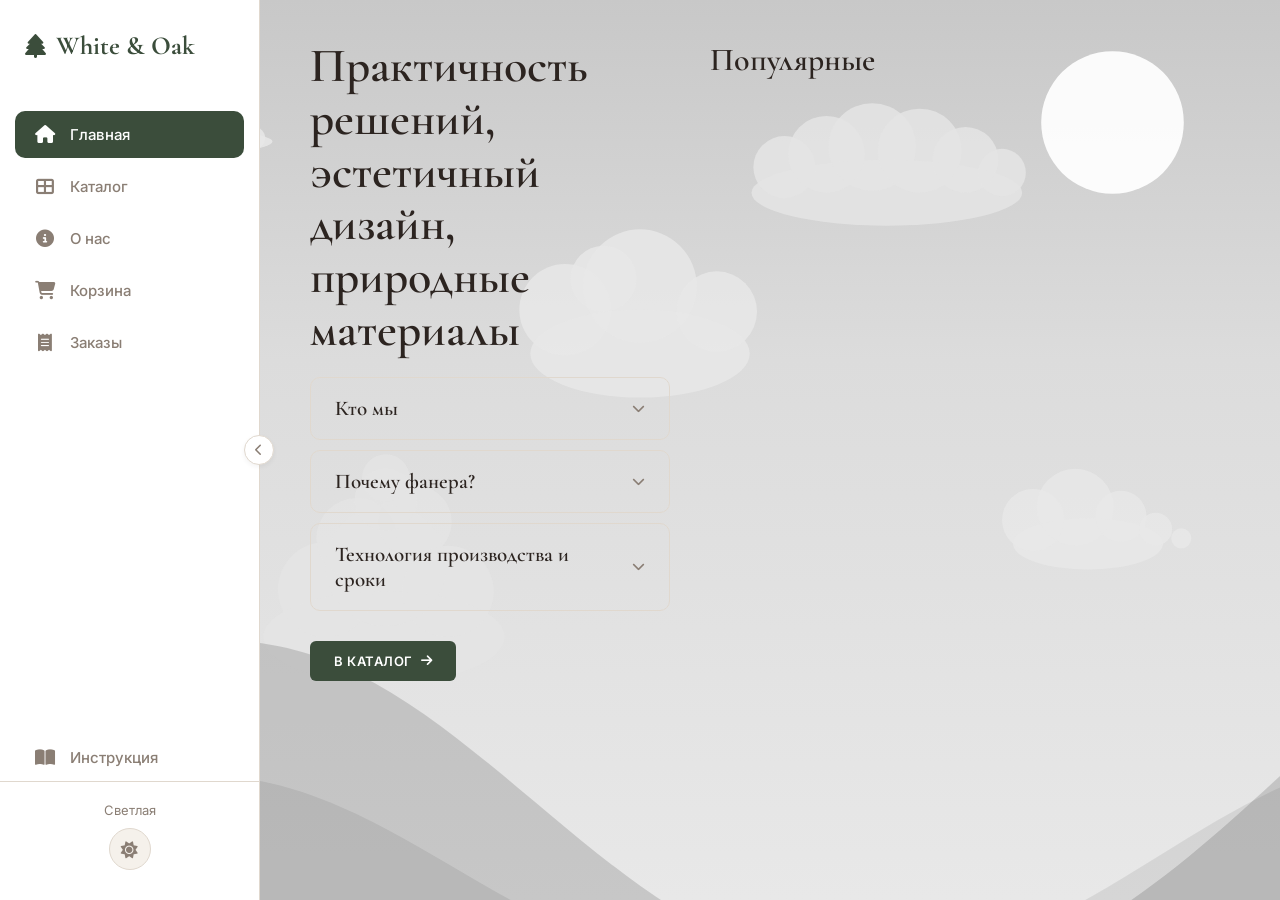
==== commit c3c7d124: "Orders: remove text from share QR button, keep icon only Co-Authored-By: Claude Sonnet 4.6 <noreply@" ====
--- a/index.html
+++ b/index.html
@@ -1153,8 +1153,8 @@
                         <strong>QR-код для оплаты</strong>
                         Отсканируйте в мобильном банке
                     </div>
-                    <button class="btn btn-primary" style="padding: 10px 16px; font-size: 12px; flex-shrink:0;" onclick="shareQr()">
-                        <i class="fas fa-share-alt"></i> Поделиться QR
+                    <button class="btn btn-primary" style="padding: 10px 14px; flex-shrink:0;" onclick="shareQr()" title="Поделиться QR">
+                        <i class="fas fa-share-alt"></i>
                     </button>
                 </div>
             </div>
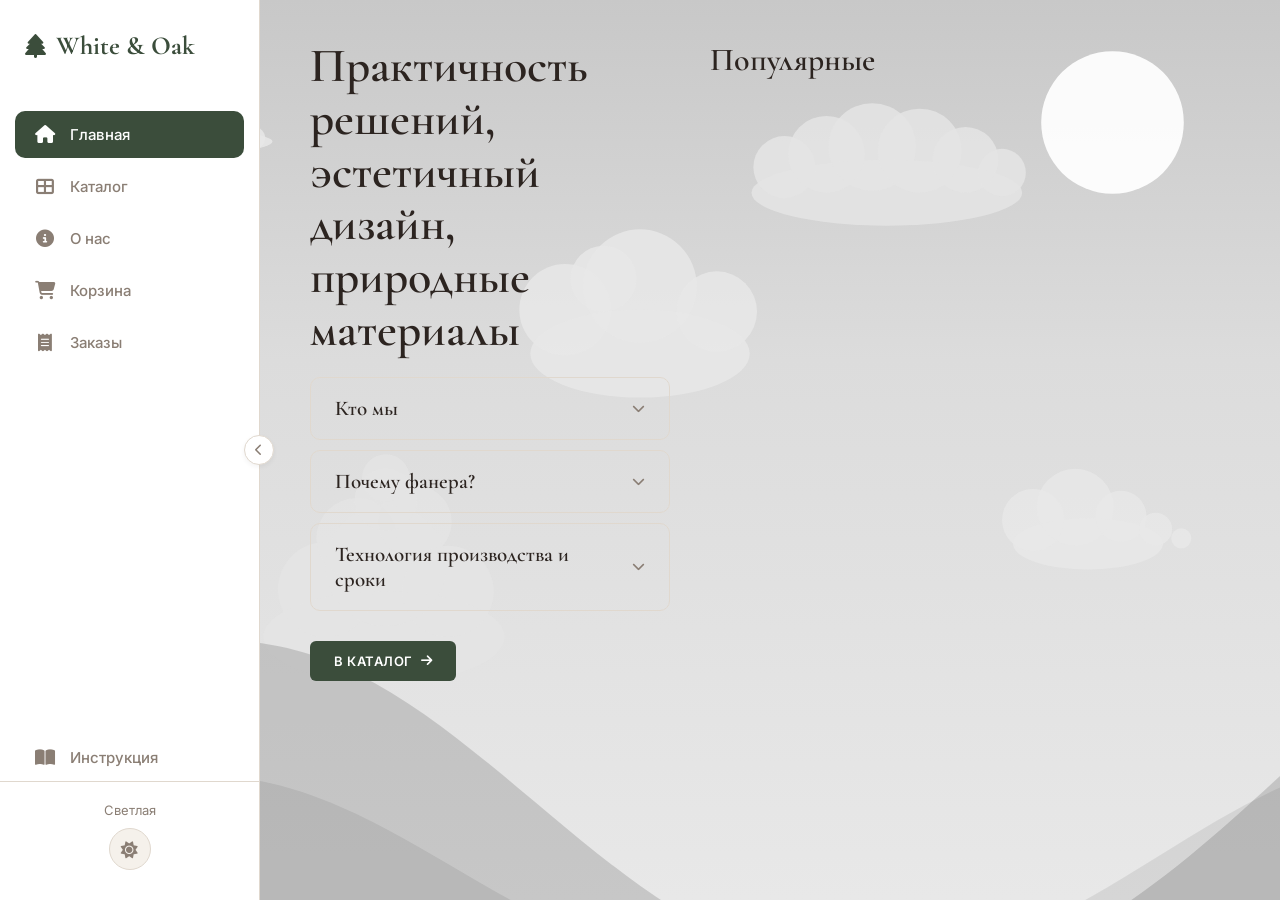
==== commit 8b00daf0: "Nav: restore last page on reload via sessionStorage Co-Authored-By: Claude Sonnet 4.6 <noreply@anthr" ====
--- a/index.html
+++ b/index.html
@@ -1420,7 +1420,19 @@
             renderHome();
             updateCartBadge();
             updateCategoryFilters();
-            navHistory = [{ pageId: 'home', prodId: null }];
+
+            // Восстанавливаем страницу после перезагрузки
+            const savedPage = sessionStorage.getItem('wo_page');
+            if (savedPage && savedPage !== 'home') {
+                if (savedPage === 'product') {
+                    const pid = sessionStorage.getItem('wo_product_id');
+                    if (pid) { openProduct(pid); }
+                    else { navigateTo('catalog', _navLinkEl('catalog')); }
+                } else {
+                    navigateTo(savedPage, _navLinkEl(savedPage));
+                }
+            }
+            navHistory = [{ pageId: savedPage || 'home', prodId: currentProductId }];
             navIndex   = 0;
         }
 
@@ -1598,6 +1610,12 @@
                 navHistory = navHistory.slice(0, navIndex + 1);
                 navHistory.push({ pageId, prodId: currentProductId });
                 navIndex = navHistory.length - 1;
+            }
+
+            // Сохраняем позицию для восстановления после перезагрузки
+            if (pageId !== 'order') {
+                sessionStorage.setItem('wo_page', pageId);
+                if (pageId === 'product') sessionStorage.setItem('wo_product_id', currentProductId);
             }
         }
 
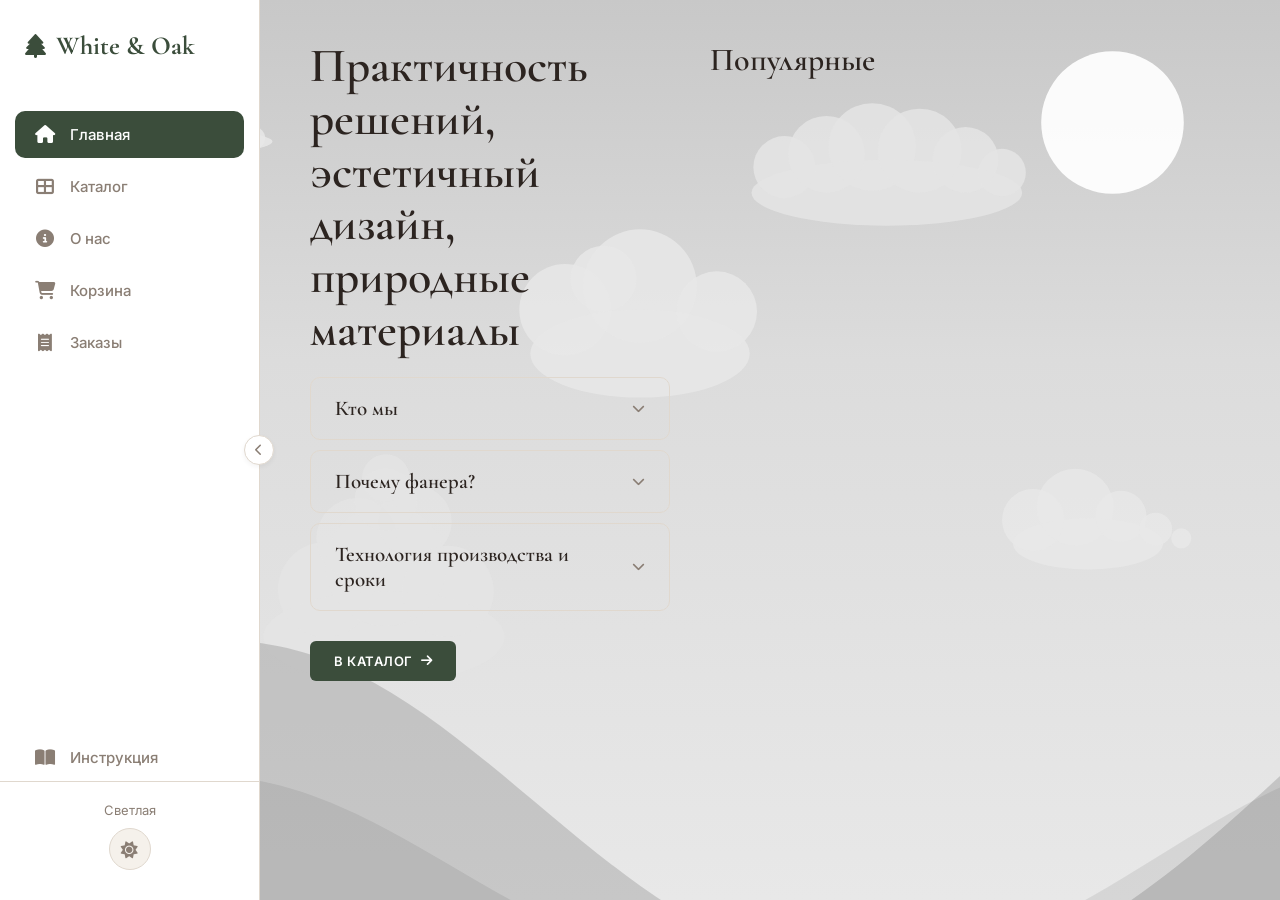
==== commit 451b8216: "Nav: suppress sidebar transition on initial load to prevent text flash Co-Authored-By: Claude Sonnet" ====
--- a/index.html
+++ b/index.html
@@ -50,6 +50,7 @@
         .sidebar { width: var(--sidebar-width); height: 100vh; background-color: var(--bg-sidebar); border-right: 1px solid var(--border-color); display: flex; flex-direction: column; padding: 30px 0; transition: width 0.3s cubic-bezier(0.4, 0, 0.2, 1), background-color var(--theme-speed) ease, border-color var(--theme-speed) ease; flex-shrink: 0; position: relative; overflow: visible; z-index: 100; }
         .sidebar-inner { overflow: hidden; flex: 1; display: flex; flex-direction: column; min-height: 0; }
         .sidebar.collapsed { width: var(--sidebar-collapsed); }
+        .sidebar.no-transition, .sidebar.no-transition * { transition: none !important; }
         .sidebar.collapsed .logo-text, .sidebar.collapsed .nav-text { opacity: 0; width: 0; margin: 0; }
         .sidebar.collapsed .theme-toggle span { opacity: 0; width: 0; overflow: hidden; }
         .theme-toggle { cursor: pointer; }
@@ -1167,6 +1168,32 @@
         <img id="qrFullscreenImg" src="" alt="QR оплата">
     </div>
 
+    <script>
+    // Синхронное восстановление страницы и сайдбара до первой отрисовки — без мигания
+    (function() {
+        // Страница
+        var p = sessionStorage.getItem('wo_page');
+        if (p && p !== 'home') {
+            var home = document.getElementById('page-home');
+            var target = document.getElementById('page-' + p);
+            if (home && target) { home.classList.remove('active'); target.classList.add('active'); }
+        }
+        // Сайдбар
+        var sidebarState = localStorage.getItem('wo_sidebar');
+        if (sidebarState === '0') {
+            var sidebar = document.getElementById('sidebar');
+            if (sidebar) {
+                sidebar.classList.add('collapsed', 'no-transition');
+                requestAnimationFrame(function() {
+                    requestAnimationFrame(function() {
+                        sidebar.classList.remove('no-transition');
+                    });
+                });
+            }
+        }
+    })();
+    </script>
+
     <script src="config.js"></script>
     <script src="https://cdn.jsdelivr.net/npm/@emailjs/browser@4/dist/email.min.js"></script>
     <script>
@@ -1469,6 +1496,7 @@
         function setSidebarOpen(open) {
             const sidebar = document.getElementById('sidebar');
             const overlay = document.getElementById('sidebarOverlay');
+            localStorage.setItem('wo_sidebar', open ? '1' : '0');
             if (open) {
                 sidebar.classList.remove('collapsed');
                 if (window.innerWidth < MOBILE_BREAKPOINT) overlay.classList.add('active');
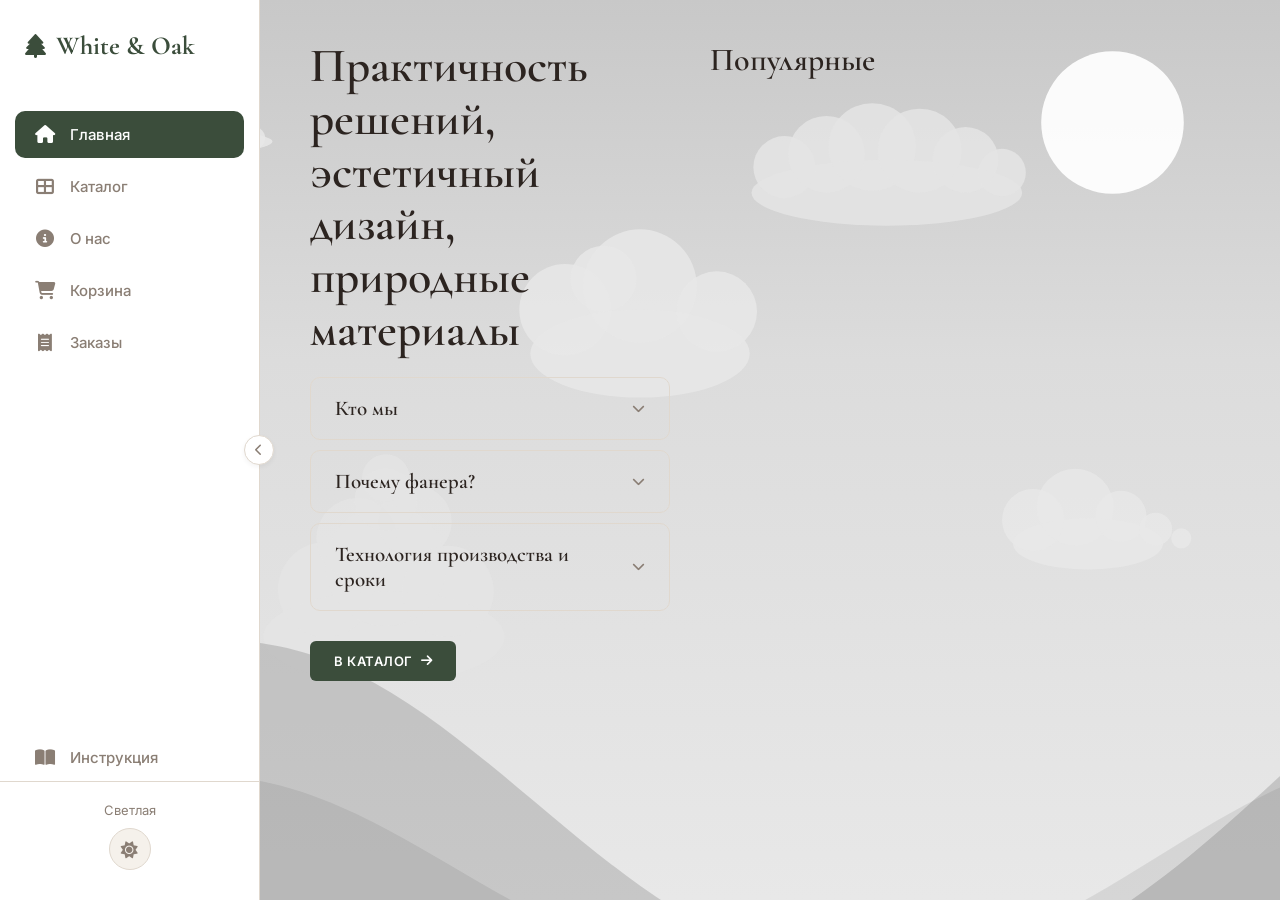
==== commit 417f3ff0: "Nav: hide page-home via CSS before first paint to eliminate flash Co-Authored-By: Claude Sonnet 4.6 " ====
--- a/index.html
+++ b/index.html
@@ -16,8 +16,17 @@
     <link rel="apple-touch-icon" href="icons/icon.svg">
 
     <!-- Применяем тему до рендера — без вспышки светлой темы при обновлении -->
-    <script>if(localStorage.getItem('theme')==='dark')document.documentElement.setAttribute('data-theme','dark')</script>
+    <script>
+        if(localStorage.getItem('theme')==='dark') document.documentElement.setAttribute('data-theme','dark');
+        (function(){
+            var p = sessionStorage.getItem('wo_page');
+            if (p && p !== 'home') document.documentElement.setAttribute('data-init-page', p);
+        })();
+    </script>
     <style>
+        /* Скрываем page-home если восстанавливаем другую страницу — до первой отрисовки */
+        html[data-init-page] #page-home { display: none !important; }
+
         /* === ТЕМЫ === */
         :root {
             --bg-primary: #F5F1EB; --bg-secondary: #FFFFFF; --bg-sidebar: #fff;
@@ -1178,6 +1187,7 @@
             var target = document.getElementById('page-' + p);
             if (home && target) { home.classList.remove('active'); target.classList.add('active'); }
         }
+        document.documentElement.removeAttribute('data-init-page');
         // Сайдбар
         var sidebarState = localStorage.getItem('wo_sidebar');
         if (sidebarState === '0') {
